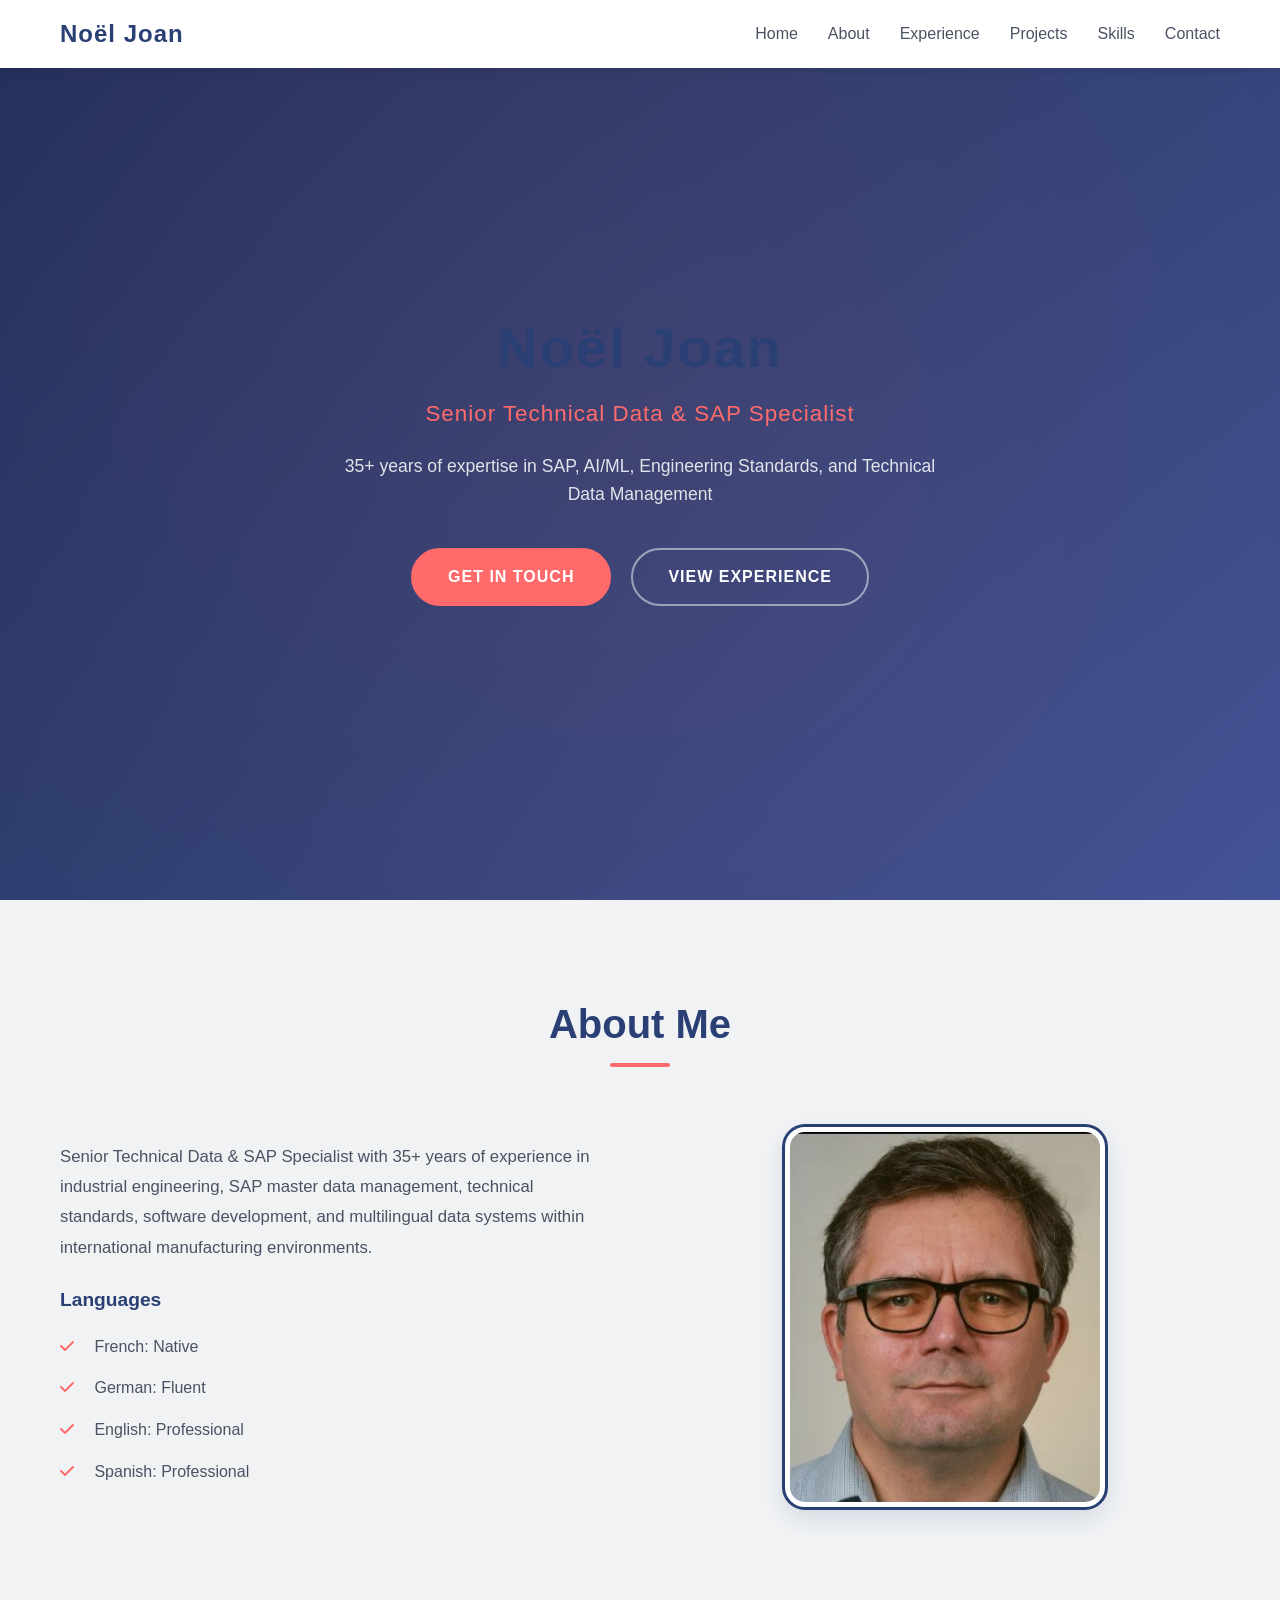
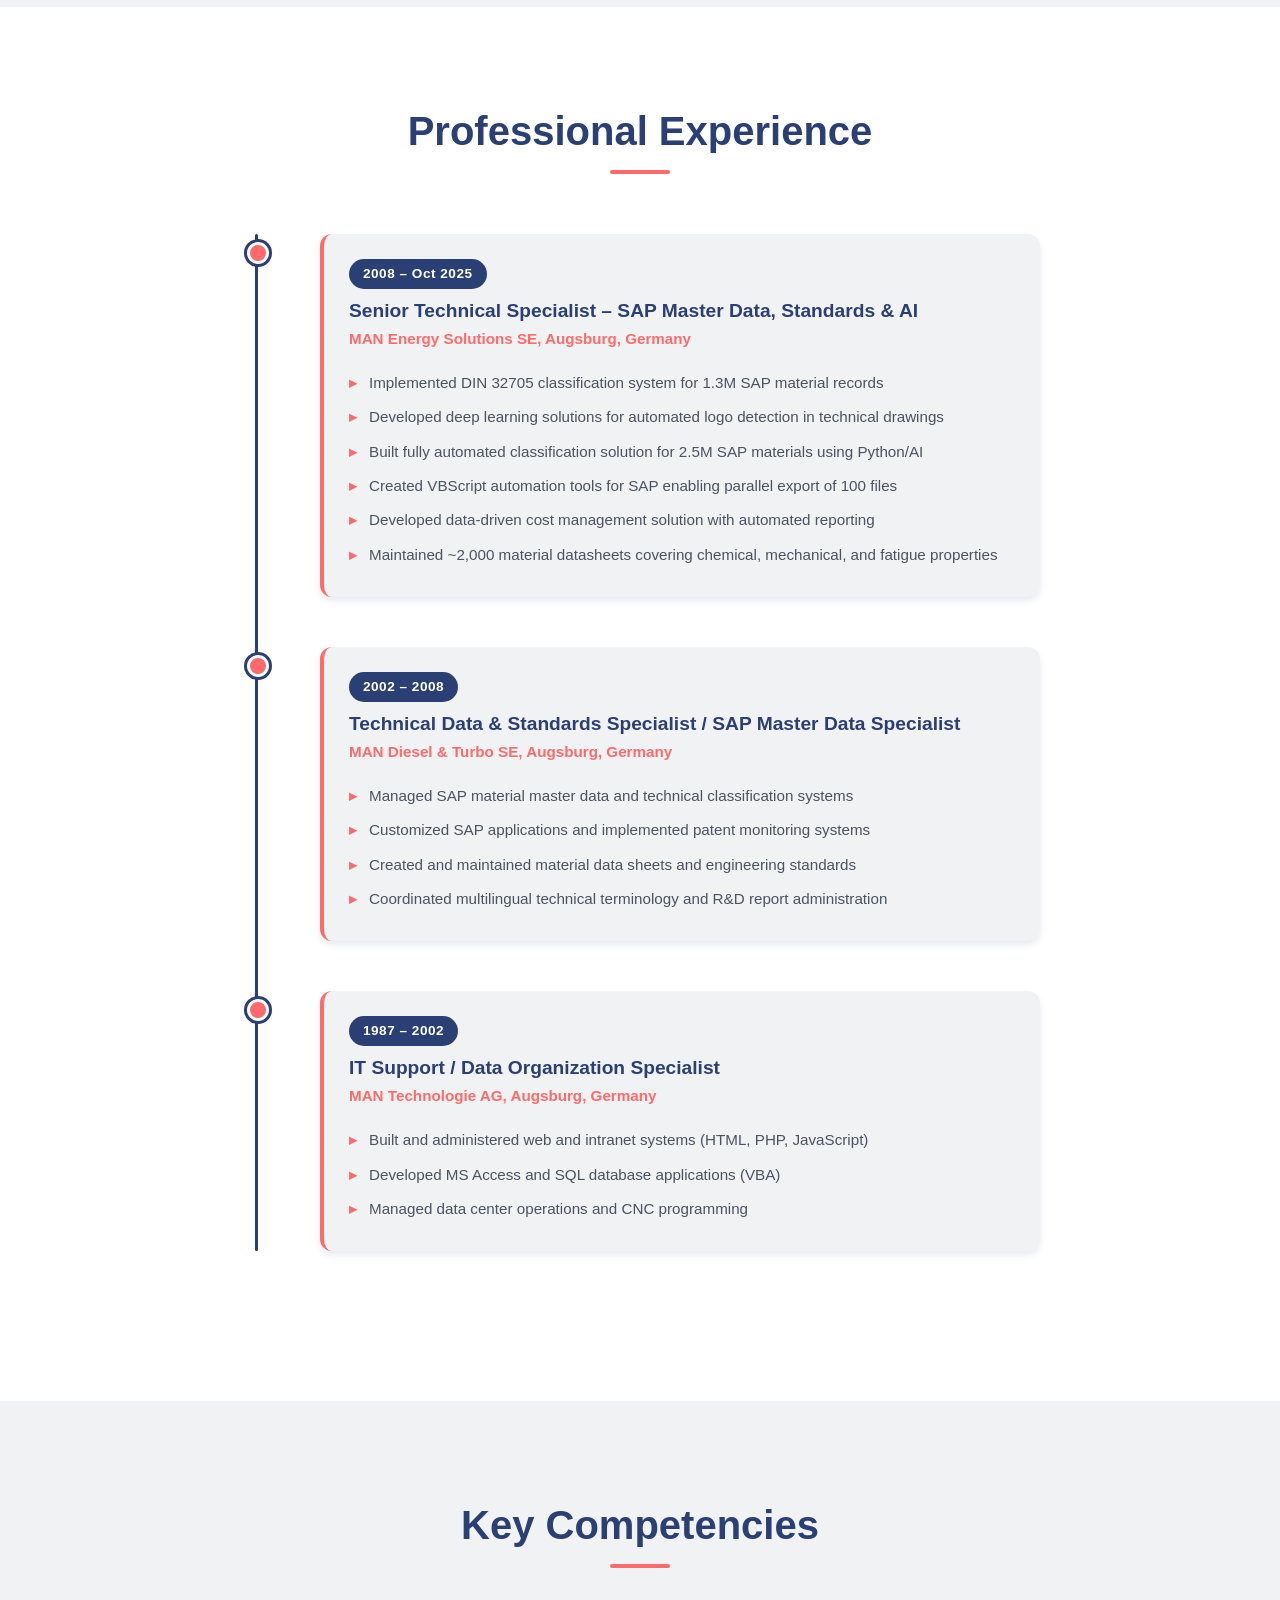
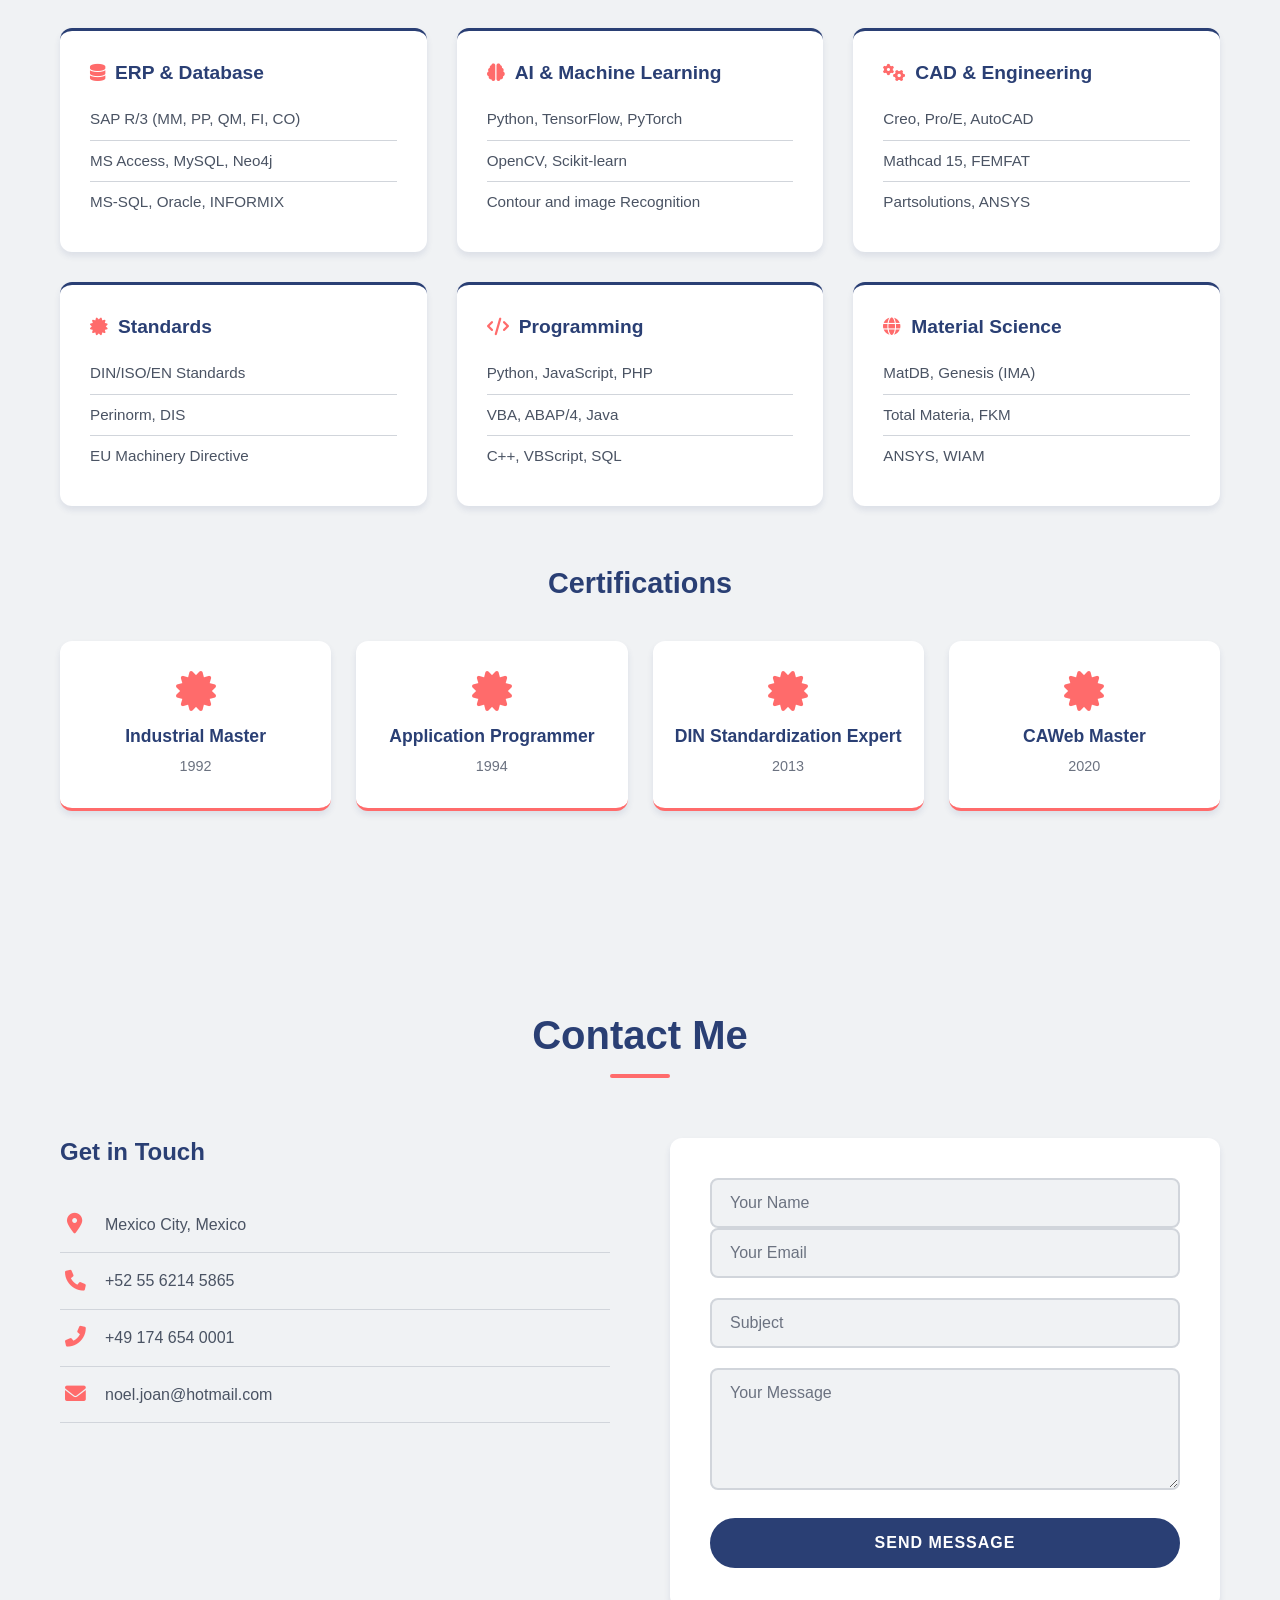
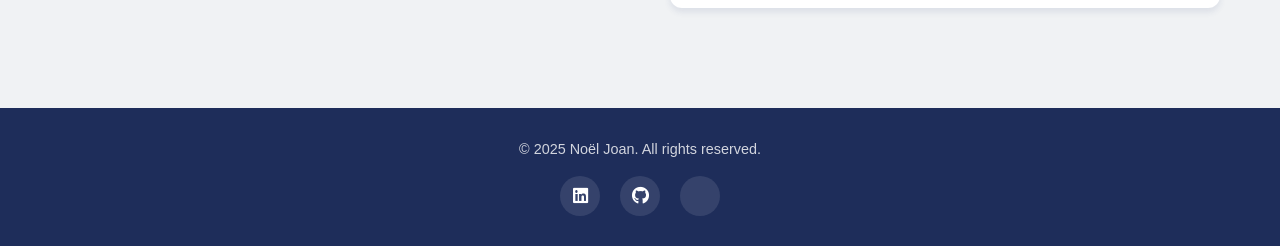
==== index.html @ bd0a7885 "Update contact form action URL" ====
<!DOCTYPE html>
<html lang="en">
<head>
    <meta charset="UTF-8">
    <meta name="viewport" content="width=device-width, initial-scale=1.0">
    <title>Noël Joan - Senior Technical Data & SAP Specialist</title>
    <link rel="stylesheet" href="styles.css">
    <link rel="stylesheet" href="https://cdnjs.cloudflare.com/ajax/libs/font-awesome/6.0.0/css/all.min.css">
</head>
<body>
    <header>
        <nav class="navbar">
            <div class="nav-container">
                <a href="#home" class="nav-logo">Noël Joan</a>
                <ul class="nav-menu">
                    <li><a href="#home" class="nav-link">Home</a></li>
                    <li><a href="#about" class="nav-link">About</a></li>
                    <li><a href="#experience" class="nav-link">Experience</a></li>
                    <li><a href="projects.html" class="nav-link">Projects</a></li>
                    <li><a href="#skills" class="nav-link">Skills</a></li>
                    <li><a href="#contact" class="nav-link">Contact</a></li>
                </ul>
                <div class="hamburger">
                    <span class="bar"></span>
                    <span class="bar"></span>
                    <span class="bar"></span>
                </div>
            </div>
        </nav>
    </header>

    <main>
        <section id="home" class="hero">
            <div class="hero-content">
                <h1 class="hero-title">Noël Joan</h1>
                <p class="hero-subtitle">Senior Technical Data & SAP Specialist</p>
                <p class="hero-description">
                    35+ years of expertise in SAP, AI/ML, Engineering Standards, and Technical Data Management
                </p>
                <div class="hero-buttons">
                    <a href="#contact" class="btn-primary">Get in Touch</a>
                    <a href="#experience" class="btn-secondary">View Experience</a>
                </div>
            </div>
        </section>

        <section id="about" class="about">
            <div class="container">
                <h2 class="section-title">About Me</h2>
                <div class="about-content">
                    <div class="about-text">
                        <p>
                            Senior Technical Data & SAP Specialist with 35+ years of experience in industrial engineering,
                            SAP master data management, technical standards, software development, and multilingual data systems
                            within international manufacturing environments.
                        </p>
                        <div class="languages">
                            <h3>Languages</h3>
                            <ul>
                                <li><i class="fas fa-check"></i> French: Native</li>
                                <li><i class="fas fa-check"></i> German: Fluent</li>
                                <li><i class="fas fa-check"></i> English: Professional</li>
                                <li><i class="fas fa-check"></i> Spanish: Professional</li>
                            </ul>
                        </div>
                    </div>
                    <div class="about-image">
                        <img src="IMG_7837.jpg" alt="Noël Joan" class="profile-photo">
                    </div>
                </div>
            </div>
        </section>

        <section id="experience" class="experience">
            <div class="container">
                <h2 class="section-title">Professional Experience</h2>
                <div class="timeline">
                    <div class="timeline-item">
                        <div class="timeline-content">
                            <span class="timeline-date">2008 – Oct 2025</span>
                            <h3>Senior Technical Specialist – SAP Master Data, Standards & AI</h3>
                            <p class="company">MAN Energy Solutions SE, Augsburg, Germany</p>
                            <ul>
                                <li>Implemented DIN 32705 classification system for 1.3M SAP material records</li>
                                <li>Developed deep learning solutions for automated logo detection in technical drawings</li>
                                <li>Built fully automated classification solution for 2.5M SAP materials using Python/AI</li>
                                <li>Created VBScript automation tools for SAP enabling parallel export of 100 files</li>
                                <li>Developed data-driven cost management solution with automated reporting</li>
                                <li>Maintained ~2,000 material datasheets covering chemical, mechanical, and fatigue properties</li>
                            </ul>
                        </div>
                    </div>
                    <div class="timeline-item">
                        <div class="timeline-content">
                            <span class="timeline-date">2002 – 2008</span>
                            <h3>Technical Data & Standards Specialist / SAP Master Data Specialist</h3>
                            <p class="company">MAN Diesel & Turbo SE, Augsburg, Germany</p>
                            <ul>
                                <li>Managed SAP material master data and technical classification systems</li>
                                <li>Customized SAP applications and implemented patent monitoring systems</li>
                                <li>Created and maintained material data sheets and engineering standards</li>
                                <li>Coordinated multilingual technical terminology and R&D report administration</li>
                            </ul>
                        </div>
                    </div>
                    <div class="timeline-item">
                        <div class="timeline-content">
                            <span class="timeline-date">1987 – 2002</span>
                            <h3>IT Support / Data Organization Specialist</h3>
                            <p class="company">MAN Technologie AG, Augsburg, Germany</p>
                            <ul>
                                <li>Built and administered web and intranet systems (HTML, PHP, JavaScript)</li>
                                <li>Developed MS Access and SQL database applications (VBA)</li>
                                <li>Managed data center operations and CNC programming</li>
                            </ul>
                        </div>
                    </div>
                </div>
            </div>
        </section>

        <section id="skills" class="skills">
            <div class="container">
                <h2 class="section-title">Key Competencies</h2>
                <div class="skills-grid">
                    <div class="skill-category">
                        <h3><i class="fas fa-database"></i> ERP & Database</h3>
                        <ul>
                            <li>SAP R/3 (MM, PP, QM, FI, CO)</li>
                            <li>MS Access, MySQL, Neo4j</li>
                            <li>MS-SQL, Oracle, INFORMIX</li>
                        </ul>
                    </div>
                    <div class="skill-category">
                        <h3><i class="fas fa-brain"></i> AI & Machine Learning</h3>
                        <ul>
                            <li>Python, TensorFlow, PyTorch</li>
                            <li>OpenCV, Scikit-learn</li>
                            <li>Contour and image Recognition</li>
                        </ul>
                    </div>
                    <div class="skill-category">
                        <h3><i class="fas fa-cogs"></i> CAD & Engineering</h3>
                        <ul>
                            <li>Creo, Pro/E, AutoCAD</li>
                            <li>Mathcad 15, FEMFAT</li>
                            <li>Partsolutions, ANSYS</li>
                        </ul>
                    </div>
                    <div class="skill-category">
                        <h3><i class="fas fa-certificate"></i> Standards</h3>
                        <ul>
                            <li>DIN/ISO/EN Standards</li>
                            <li>Perinorm, DIS</li>
                            <li>EU Machinery Directive</li>
                        </ul>
                    </div>
                    <div class="skill-category">
                        <h3><i class="fas fa-code"></i> Programming</h3>
                        <ul>
                            <li>Python, JavaScript, PHP</li>
                            <li>VBA, ABAP/4, Java</li>
                            <li>C++, VBScript, SQL</li>
                        </ul>
                    </div>
                    <div class="skill-category">
                        <h3><i class="fas fa-globe"></i> Material Science</h3>
                        <ul>
                            <li>MatDB, Genesis (IMA)</li>
                            <li>Total Materia, FKM</li>
                            <li>ANSYS, WIAM</li>
                        </ul>
                    </div>
                </div>
                <div class="certifications">
                    <h3>Certifications</h3>
                    <div class="cert-grid">
                        <div class="cert-item">
                            <i class="fas fa-certificate"></i>
                            <h4>Industrial Master</h4>
                            <p>1992</p>
                        </div>
                        <div class="cert-item">
                            <i class="fas fa-certificate"></i>
                            <h4>Application Programmer</h4>
                            <p>1994</p>
                        </div>
                        <div class="cert-item">
                            <i class="fas fa-certificate"></i>
                            <h4>DIN Standardization Expert</h4>
                            <p>2013</p>
                        </div>
                        <div class="cert-item">
                            <i class="fas fa-certificate"></i>
                            <h4>CAWeb Master</h4>
                            <p>2020</p>
                        </div>
                    </div>
                </div>
            </div>
        </section>

        <section id="contact" class="contact">
            <div class="container">
                <h2 class="section-title">Contact Me</h2>
                <div class="contact-content">
                    <div class="contact-info">
                        <h3>Get in Touch</h3>
                        <div class="contact-item">
                            <i class="fas fa-map-marker-alt"></i>
                            <span>Mexico City, Mexico</span>
                        </div>
                        <div class="contact-item">
                            <i class="fas fa-phone"></i>
                            <span>+52 55 6214 5865</span>
                        </div>
                        <div class="contact-item">
                            <i class="fas fa-phone-alt"></i>
                            <span>+49 174 654 0001</span>
                        </div>
                        <div class="contact-item">
                            <i class="fas fa-envelope"></i>
                            <span>noel.joan@hotmail.com</span>
                        </div>
                    </div>
                    <form class="contact-form" action="https://formspree.io/f/xnjwokje" method="POST">
                        <input type="hidden" name="_subject" value="Portfolio Contact Form Submission">
                        <div class="form-group">
                            <input type="text" id="name" name="name" placeholder="Your Name" required>
                            <input type="email" id="email" name="email" placeholder="Your Email" required>
                        </div>
                        <div class="form-group">
                            <input type="text" id="subject" name="subject" placeholder="Subject" required>
                        </div>
                        <div class="form-group">
                            <textarea id="message" name="message" placeholder="Your Message" rows="5" required></textarea>
                        </div>
                        <button type="submit" class="btn-primary">Send Message</button>
                    </form>
                </div>
            </div>
        </section>
    </main>

    <footer>
        <div class="container">
            <p>&copy; 2025 Noël Joan. All rights reserved.</p>
            <div class="social-links">
                <a href="#" aria-label="LinkedIn"><i class="fab fa-linkedin"></i></a>
                <a href="#" aria-label="GitHub"><i class="fab fa-github"></i></a>
                <a href="#" aria-label="X"><i class="fab fa-x-twitter"></i></a>
            </div>
        </div>
    </footer>

    <script src="script.js"></script>
</body>
</html>
---- styles.css ----
/* ===========================
   CSS Variables & Reset
   =========================== */
:root {
    --primary: #2A3F74;
    --primary-dark: #1E2D5A;
    --primary-light: #3D5298;
    --accent: #FF6B6B;
    --accent-hover: #E55A5A;
    --white: #FFFFFF;
    --grey-light: #F0F2F4;
    --grey-medium: #D1D5DB;
    --grey-dark: #6B7280;
    --text-dark: #4A5363;
    --text-heading: #2A3F74;
    --shadow: 0 4px 6px rgba(42, 63, 116, 0.1);
    --shadow-lg: 0 10px 25px rgba(42, 63, 116, 0.15);
    --shadow-dark: 0 4px 6px rgba(0, 0, 0, 0.3);
    --shadow-lg-dark: 0 10px 25px rgba(0, 0, 0, 0.4);
    --transition: all 0.3s ease;
    --bg-body: #FFFFFF;
    --bg-section: #F0F2F4;
    --bg-card: #FFFFFF;
    --bg-nav: #FFFFFF;
    --text-body: #4A5363;
    --text-heading-color: #2A3F74;
    --border-color: #D1D5DB;
    --scrollbar-track: #F0F2F4;
    --scrollbar-thumb: #2A3F74;
    --contact-bg: #F0F2F4;
    --footer-bg: #1E2D5A;
    --timeline-line: #2A3F74;
    --timeline-dot: #FF6B6B;
    --timeline-dot-ring: #2A3F74;
}

/* Dark Mode Variables */
[data-theme="dark"] {
    --primary: #5B8DEF;
    --primary-dark: #3A6ADF;
    --primary-light: #7CB8FF;
    --accent: #FF8A8A;
    --accent-hover: #E57A7A;
    --white: #1A1A2E;
    --grey-light: #16213E;
    --grey-medium: #2A2A4A;
    --grey-dark: #A0A0B0;
    --text-dark: #C0C0D0;
    --text-heading: #E0E0F0;
    --shadow: 0 4px 6px rgba(0, 0, 0, 0.3);
    --shadow-lg: 0 10px 25px rgba(0, 0, 0, 0.4);
    --shadow-dark: 0 4px 6px rgba(0, 0, 0, 0.5);
    --shadow-lg-dark: 0 10px 25px rgba(0, 0, 0, 0.6);
    --bg-body: #0F0F1A;
    --bg-section: #16213E;
    --bg-card: #1E1E3A;
    --bg-nav: #0F0F1A;
    --text-body: #C0C0D0;
    --text-heading-color: #E0E0F0;
    --border-color: #3A3A5A;
    --scrollbar-track: #16213E;
    --scrollbar-thumb: #5B8DEF;
    --contact-bg: #1E1E3A;
    --footer-bg: #0A0A1A;
    --timeline-line: #3A6ADF;
    --timeline-dot: #FF8A8A;
    --timeline-dot-ring: #5B8DEF;
}

* {
    margin: 0;
    padding: 0;
    box-sizing: border-box;
}

html {
    scroll-behavior: smooth;
}

body {
    font-family: 'Roboto', sans-serif;
    color: var(--text-body);
    line-height: 1.6;
    background-color: var(--bg-body);
    transition: background-color 0.3s ease, color 0.3s ease;
}

a {
    text-decoration: none;
    color: inherit;
}

ul {
    list-style: none;
}

img {
    max-width: 100%;
    height: auto;
}

.container {
    max-width: 1200px;
    margin: 0 auto;
    padding: 0 20px;
}

/* ===========================
   Typography
   =========================== */
h1, h2, h3, h4, h5, h6 {
    color: var(--text-heading-color);
    font-weight: 700;
    line-height: 1.2;
}

.section-title {
    font-size: 2.5rem;
    text-align: center;
    margin-bottom: 60px;
    position: relative;
}

.section-title::after {
    content: '';
    display: block;
    width: 60px;
    height: 4px;
    background: var(--accent);
    margin: 15px auto 0;
    border-radius: 2px;
}

/* ===========================
   Navigation
   =========================== */
.navbar {
    position: fixed;
    top: 0;
    width: 100%;
    background: var(--bg-nav);
    box-shadow: 0 2px 10px rgba(0, 0, 0, 0.1);
    z-index: 1000;
    transition: var(--transition);
}

.nav-container {
    max-width: 1200px;
    margin: 0 auto;
    padding: 15px 20px;
    display: flex;
    justify-content: space-between;
    align-items: center;
}

.nav-logo {
    font-size: 1.5rem;
    font-weight: 700;
    color: var(--primary);
    letter-spacing: 1px;
}

.nav-logo:hover {
    color: var(--accent);
    transition: var(--transition);
}

.nav-menu {
    display: flex;
    gap: 30px;
}

.nav-link {
    font-size: 1rem;
    font-weight: 500;
    color: var(--text-body);
    position: relative;
    padding: 5px 0;
    transition: var(--transition);
}

.nav-link::after {
    content: '';
    position: absolute;
    bottom: 0;
    left: 0;
    width: 0;
    height: 2px;
    background: var(--accent);
    transition: var(--transition);
}

.nav-link:hover,
.nav-link.active {
    color: var(--primary);
}

.nav-link:hover::after,
.nav-link.active::after {
    width: 100%;
}

/* Theme Toggle Button */
.theme-toggle {
    background: none;
    border: none;
    cursor: pointer;
    font-size: 1.5rem;
    color: var(--text-body);
    margin-left: 15px;
    padding: 5px;
    border-radius: 50%;
    transition: var(--transition);
    display: flex;
    align-items: center;
    justify-content: center;
    width: 40px;
    height: 40px;
}

.theme-toggle:hover {
    color: var(--accent);
    background: rgba(255, 107, 107, 0.1);
}

.hamburger {
    display: none;
    flex-direction: column;
    cursor: pointer;
    gap: 5px;
}

.bar {
    width: 25px;
    height: 3px;
    background: var(--text-body);
    border-radius: 2px;
    transition: var(--transition);
}

.hamburger.active .bar:nth-child(1) {
    transform: rotate(-45deg) translate(-5px, 6px);
}

.hamburger.active .bar:nth-child(2) {
    opacity: 0;
}

.hamburger.active .bar:nth-child(3) {
    transform: rotate(45deg) translate(-5px, -6px);
}

/* ===========================
   Hero Section
   =========================== */
.hero {
    min-height: 100vh;
    display: flex;
    align-items: center;
    justify-content: center;
    background: linear-gradient(135deg, var(--primary-dark) 0%, var(--primary) 50%, var(--primary-light) 100%);
    color: var(--white);
    text-align: center;
    padding: 100px 20px 80px;
    position: relative;
    overflow: hidden;
}

.hero::before {
    content: '';
    position: absolute;
    top: -50%;
    left: -50%;
    width: 200%;
    height: 200%;
    background: radial-gradient(circle, rgba(255, 107, 107, 0.1) 0%, transparent 70%);
    animation: pulse 8s ease-in-out infinite;
}

@keyframes pulse {
    0%, 100% { transform: scale(1); opacity: 0.5; }
    50% { transform: scale(1.1); opacity: 0.8; }
}

.hero-content {
    position: relative;
    z-index: 1;
    max-width: 800px;
}

.hero-title {
    font-size: 3.5rem;
    font-weight: 800;
    margin-bottom: 15px;
    letter-spacing: 2px;
}

.typing-container {
    display: inline-block;
    position: relative;
}

.typing-text {
    display: inline;
    border-right: 3px solid var(--accent);
    white-space: nowrap;
    overflow: hidden;
    animation: typing 3.5s steps(40, end), blink-caret 0.75s step-end infinite;
}

@keyframes typing {
    from { width: 0; }
    to { width: 100%; }
}

@keyframes blink-caret {
    from, to { border-color: transparent; }
    50% { border-color: var(--accent); }
}

.hero-subtitle {
    font-size: 1.4rem;
    font-weight: 400;
    color: var(--accent);
    margin-bottom: 20px;
    letter-spacing: 1px;
}

.hero-description {
    font-size: 1.1rem;
    color: rgba(255, 255, 255, 0.85);
    margin-bottom: 40px;
    max-width: 600px;
    margin-left: auto;
    margin-right: auto;
}

.hero-buttons {
    display: flex;
    gap: 20px;
    justify-content: center;
    flex-wrap: wrap;
}

.btn-primary {
    display: inline-block;
    padding: 14px 35px;
    background: var(--accent);
    color: var(--white);
    border: 2px solid var(--accent);
    border-radius: 50px;
    font-size: 1rem;
    font-weight: 600;
    letter-spacing: 1px;
    text-transform: uppercase;
    transition: var(--transition);
    cursor: pointer;
}

.btn-primary:hover {
    background: transparent;
    color: var(--accent);
    transform: translateY(-3px);
    box-shadow: 0 10px 20px rgba(255, 107, 107, 0.3);
}

.btn-secondary {
    display: inline-block;
    padding: 14px 35px;
    background: transparent;
    color: var(--white);
    border: 2px solid rgba(255, 255, 255, 0.5);
    border-radius: 50px;
    font-size: 1rem;
    font-weight: 600;
    letter-spacing: 1px;
    text-transform: uppercase;
    transition: var(--transition);
    cursor: pointer;
}

.btn-secondary:hover {
    background: var(--white);
    color: var(--primary);
    border-color: var(--white);
    transform: translateY(-3px);
    box-shadow: 0 10px 20px rgba(255, 255, 255, 0.2);
}

/* ===========================
   About Section
   =========================== */
.about {
    padding: 100px 0;
    background: var(--bg-section);
}

.about-content {
    display: grid;
    grid-template-columns: 1fr 1fr;
    gap: 60px;
    align-items: center;
}

.about-text p {
    font-size: 1.05rem;
    margin-bottom: 25px;
    color: var(--text-body);
    line-height: 1.8;
}

.languages h3 {
    font-size: 1.2rem;
    color: var(--primary);
    margin-bottom: 15px;
}

.languages ul li {
    padding: 8px 0;
    font-size: 1rem;
    color: var(--text-body);
}

.languages ul li i {
    color: var(--accent);
    margin-right: 10px;
    width: 20px;
}

.about-image {
    display: flex;
    justify-content: center;
    align-items: center;
}

.image-placeholder {
    width: 300px;
    height: 300px;
    border-radius: 50%;
    background: linear-gradient(135deg, var(--primary), var(--primary-light));
    display: flex;
    align-items: center;
    justify-content: center;
    color: var(--white);
    box-shadow: var(--shadow-lg);
    transition: var(--transition);
}

.image-placeholder:hover {
    transform: scale(1.05);
    box-shadow: 0 15px 40px rgba(42, 63, 116, 0.3);
}

.image-placeholder i {
    font-size: 5rem;
}

.profile-photo {
    width: 320px;
    height: 380px;
    border-radius: 20px;
    object-fit: cover;
    object-position: center 0%;
    box-shadow: var(--shadow-lg);
    border: 5px solid var(--white);
    outline: 3px solid var(--primary);
    transition: var(--transition);
}

.profile-photo:hover {
    transform: scale(1.05);
    box-shadow: 0 15px 40px rgba(42, 63, 116, 0.3);
}

/* ===========================
   Experience Section
   =========================== */
.experience {
    padding: 100px 0;
    background: var(--bg-body);
}

.timeline {
    position: relative;
    max-width: 800px;
    margin: 0 auto;
    padding-left: 40px;
}

.timeline::before {
    content: '';
    position: absolute;
    left: 15px;
    top: 0;
    bottom: 0;
    width: 3px;
    background: var(--timeline-line);
    border-radius: 2px;
}

.timeline-item {
    position: relative;
    margin-bottom: 50px;
    padding-left: 40px;
}

.timeline-item::before {
    content: '';
    position: absolute;
    left: -33px;
    top: 8px;
    width: 16px;
    height: 16px;
    background: var(--timeline-dot);
    border-radius: 50%;
    border: 3px solid var(--white);
    box-shadow: 0 0 0 3px var(--timeline-dot-ring);
    z-index: 1;
}

.timeline-content {
    background: var(--bg-section);
    padding: 25px;
    border-radius: 12px;
    box-shadow: var(--shadow);
    transition: var(--transition);
    border-left: 4px solid var(--accent);
}

.timeline-content:hover {
    transform: translateX(10px);
    box-shadow: var(--shadow-lg);
}

.timeline-date {
    display: inline-block;
    background: var(--primary);
    color: var(--white);
    padding: 4px 14px;
    border-radius: 20px;
    font-size: 0.85rem;
    font-weight: 600;
    margin-bottom: 10px;
    letter-spacing: 0.5px;
}

.timeline-content h3 {
    font-size: 1.2rem;
    margin-bottom: 5px;
    color: var(--primary);
}

.company {
    color: var(--accent);
    font-weight: 600;
    margin-bottom: 15px;
    font-size: 0.95rem;
}

.timeline-content ul {
    padding-left: 20px;
}

.timeline-content ul li {
    position: relative;
    padding: 5px 0;
    font-size: 0.95rem;
    color: var(--text-body);
    line-height: 1.6;
}

.timeline-content ul li::before {
    content: '▸';
    position: absolute;
    left: -20px;
    color: var(--accent);
    font-weight: bold;
}

/* ===========================
   Skills Section
   =========================== */
.skills {
    padding: 100px 0;
    background: var(--bg-section);
}

.skills-grid {
    display: grid;
    grid-template-columns: repeat(auto-fit, minmax(300px, 1fr));
    gap: 30px;
    margin-bottom: 60px;
}

.skill-category {
    background: var(--bg-card);
    padding: 30px;
    border-radius: 12px;
    box-shadow: var(--shadow);
    transition: var(--transition);
    border-top: 3px solid var(--primary);
}

.skill-category:hover {
    transform: translateY(-5px);
    box-shadow: var(--shadow-lg);
}

.skill-category h3 {
    font-size: 1.2rem;
    color: var(--primary);
    margin-bottom: 15px;
    display: flex;
    align-items: center;
    gap: 10px;
}

.skill-category h3 i {
    color: var(--accent);
    font-size: 1.1rem;
}

.skill-category ul {
    padding: 0;
}

.skill-category ul li {
    padding: 8px 0;
    font-size: 0.95rem;
    color: var(--text-body);
    border-bottom: 1px solid var(--border-color);
    transition: var(--transition);
}

.skill-category ul li:last-child {
    border-bottom: none;
}

.skill-category ul li:hover {
    color: var(--primary);
    padding-left: 5px;
}

/* Certifications */
.certifications {
    text-align: center;
}

.certifications h3 {
    font-size: 1.8rem;
    color: var(--primary);
    margin-bottom: 40px;
}

.cert-grid {
    display: grid;
    grid-template-columns: repeat(auto-fit, minmax(220px, 1fr));
    gap: 25px;
}

.cert-item {
    background: var(--bg-card);
    padding: 30px 20px;
    border-radius: 12px;
    box-shadow: var(--shadow);
    transition: var(--transition);
    border-bottom: 3px solid var(--accent);
}

.cert-item:hover {
    transform: translateY(-5px);
    box-shadow: var(--shadow-lg);
}

.cert-item i {
    font-size: 2.5rem;
    color: var(--accent);
    margin-bottom: 15px;
}

.cert-item h4 {
    font-size: 1.1rem;
    color: var(--primary);
    margin-bottom: 8px;
}

.cert-item p {
    color: var(--grey-dark);
    font-size: 0.9rem;
}

/* ===========================
   Projects Section
   =========================== */
.projects {
    padding: 100px 0;
    background: var(--bg-body);
}

.project-grid {
    display: grid;
    grid-template-columns: repeat(auto-fit, minmax(350px, 1fr));
    gap: 30px;
    margin-bottom: 50px;
}

.project-card {
    background: var(--bg-section);
    padding: 30px;
    border-radius: 15px;
    box-shadow: var(--shadow);
    transition: var(--transition);
    border-left: 4px solid var(--primary);
    position: relative;
    overflow: hidden;
}

.project-card::before {
    content: '';
    position: absolute;
    top: 0;
    right: 0;
    width: 100px;
    height: 100px;
    background: rgba(255, 107, 107, 0.05);
    border-radius: 50%;
    transform: translate(30px, -30px);
}

.project-card:hover {
    transform: translateY(-8px);
    box-shadow: var(--shadow-lg);
    background: var(--bg-card);
}

.project-icon {
    width: 60px;
    height: 60px;
    background: var(--primary);
    border-radius: 50%;
    display: flex;
    align-items: center;
    justify-content: center;
    margin-bottom: 20px;
    color: var(--white);
    font-size: 1.5rem;
    box-shadow: 0 5px 15px rgba(42, 63, 116, 0.3);
}

.project-card h3 {
    font-size: 1.3rem;
    color: var(--primary);
    margin-bottom: 10px;
}

.project-card p {
    color: var(--accent);
    font-weight: 600;
    margin-bottom: 15px;
    font-size: 0.95rem;
}

.project-card ul {
    padding-left: 20px;
    margin-bottom: 0;
}

.project-card ul li {
    padding: 6px 0;
    font-size: 0.9rem;
    color: var(--text-body);
    line-height: 1.5;
}

.project-card ul li::before {
    content: '▸';
    color: var(--accent);
    font-weight: bold;
}

/* ===========================
   Contact Section
   =========================== */
.contact {
    padding: 100px 0;
    background: var(--bg-section);
}

.contact-content {
    display: grid;
    grid-template-columns: 1fr 1fr;
    gap: 60px;
    align-items: start;
}

.contact-info h3 {
    font-size: 1.5rem;
    color: var(--primary);
    margin-bottom: 30px;
}

.contact-item {
    display: flex;
    align-items: center;
    gap: 15px;
    padding: 15px 0;
    border-bottom: 1px solid var(--border-color);
}

.contact-item i {
    font-size: 1.3rem;
    color: var(--accent);
    width: 30px;
    text-align: center;
}

.contact-item span {
    font-size: 1rem;
    color: var(--text-body);
}

.contact-form {
    background: var(--bg-card);
    padding: 40px;
    border-radius: 12px;
    box-shadow: var(--shadow);
}

.form-group {
    margin-bottom: 20px;
}

.form-group input,
.form-group textarea {
    width: 100%;
    padding: 14px 18px;
    border: 2px solid var(--border-color);
    border-radius: 8px;
    font-size: 1rem;
    font-family: 'Roboto', sans-serif;
    color: var(--text-body);
    background: var(--bg-section);
    transition: var(--transition);
}

.form-group input:focus,
.form-group textarea:focus {
    outline: none;
    border-color: var(--primary);
    box-shadow: 0 0 0 3px rgba(42, 63, 116, 0.1);
}

.form-group input::placeholder,
.form-group textarea::placeholder {
    color: var(--grey-dark);
}

.form-row {
    display: grid;
    grid-template-columns: 1fr 1fr;
    gap: 20px;
}

.contact-form button {
    width: 100%;
    padding: 14px;
    background: var(--primary);
    color: var(--white);
    border: 2px solid var(--primary);
    border-radius: 50px;
    font-size: 1rem;
    font-weight: 600;
    letter-spacing: 1px;
    text-transform: uppercase;
    cursor: pointer;
    transition: var(--transition);
}

.contact-form button:hover {
    background: var(--accent);
    border-color: var(--accent);
    transform: translateY(-2px);
    box-shadow: 0 5px 15px rgba(255, 107, 107, 0.3);
}

/* ===========================
   Footer
   =========================== */
footer {
    background: var(--footer-bg);
    color: var(--white);
    padding: 30px 0;
    text-align: center;
}

footer p {
    margin-bottom: 15px;
    font-size: 0.9rem;
    opacity: 0.8;
}

.social-links {
    display: flex;
    justify-content: center;
    gap: 20px;
}

.social-links a {
    width: 40px;
    height: 40px;
    border-radius: 50%;
    background: rgba(255, 255, 255, 0.1);
    display: flex;
    align-items: center;
    justify-content: center;
    color: var(--white);
    font-size: 1.1rem;
    transition: var(--transition);
}

.social-links a:hover {
    background: var(--accent);
    transform: translateY(-3px);
    box-shadow: 0 5px 15px rgba(255, 107, 107, 0.3);
}

/* ===========================
   Responsive Design
   =========================== */
@media (max-width: 768px) {
    .section-title {
        font-size: 2rem;
    }

    .hero-title {
        font-size: 2.2rem;
    }

    .hero-subtitle {
        font-size: 1.1rem;
    }

    .hero-buttons {
        flex-direction: column;
        align-items: center;
    }

    .nav-menu {
        display: none;
        position: absolute;
        top: 100%;
        left: 0;
        width: 100%;
        background: var(--bg-nav);
        flex-direction: column;
        padding: 20px;
        box-shadow: 0 10px 20px rgba(0, 0, 0, 0.1);
        text-align: center;
    }

    .nav-menu.active {
        display: flex;
    }

    .hamburger {
        display: flex;
    }

    .about-content {
        grid-template-columns: 1fr;
        gap: 40px;
    }

    .image-placeholder {
        width: 200px;
        height: 200px;
    }

    .image-placeholder i {
        font-size: 3.5rem;
    }

    .timeline {
        padding-left: 30px;
    }

    .contact-content {
        grid-template-columns: 1fr;
    }

    .form-row {
        grid-template-columns: 1fr;
    }

    .contact-form {
        padding: 25px;
    }
}

@media (max-width: 480px) {
    .hero-title {
        font-size: 1.8rem;
    }

    .hero-subtitle {
        font-size: 1rem;
    }

    .section-title {
        font-size: 1.7rem;
    }

    .skills-grid {
        grid-template-columns: 1fr;
    }

    .cert-grid {
        grid-template-columns: 1fr 1fr;
    }
}

/* ===========================
   Scroll Animations
   =========================== */
.fade-in {
    opacity: 0;
    transform: translateY(30px);
    transition: opacity 0.6s ease, transform 0.6s ease;
}

.fade-in.visible {
    opacity: 1;
    transform: translateY(0);
}

/* ===========================
   Scrollbar Styling
   =========================== */
::-webkit-scrollbar {
    width: 10px;
}

::-webkit-scrollbar-track {
    background: var(--scrollbar-track);
}

::-webkit-scrollbar-thumb {
    background: var(--scrollbar-thumb);
    border-radius: 5px;
}

::-webkit-scrollbar-thumb:hover {
    background: var(--accent);
}

/* ===========================
   Back to Top Button
   =========================== */
.back-to-top {
    position: fixed;
    bottom: 20px;
    right: 20px;
    background: var(--primary);
    color: var(--white);
    border: none;
    width: 50px;
    height: 50px;
    border-radius: 50%;
    font-size: 1.2rem;
    cursor: pointer;
    display: none;
    align-items: center;
    justify-content: center;
    box-shadow: 0 4px 15px rgba(42, 63, 116, 0.4);
    transition: var(--transition);
    z-index: 999;
}

.back-to-top:hover {
    background: var(--accent);
    transform: translateY(-3px);
}

.back-to-top.visible {
    display: flex;
}

/* ===========================
   Notification Toast
   =========================== */
.toast {
    position: fixed;
    bottom: 30px;
    left: 50%;
    transform: translateX(-50%) translateY(100px);
    background: var(--primary);
    color: var(--white);
    padding: 15px 30px;
    border-radius: 10px;
    font-size: 1rem;
    font-weight: 500;
    box-shadow: 0 10px 30px rgba(0, 0, 0, 0.3);
    z-index: 10000;
    opacity: 0;
    transition: all 0.4s ease;
    pointer-events: none;
}

.toast.show {
    opacity: 1;
    transform: translateX(-50%) translateY(0);
}

.toast.success {
    background: #28a745;
}

.toast.error {
    background: #dc3545;
}
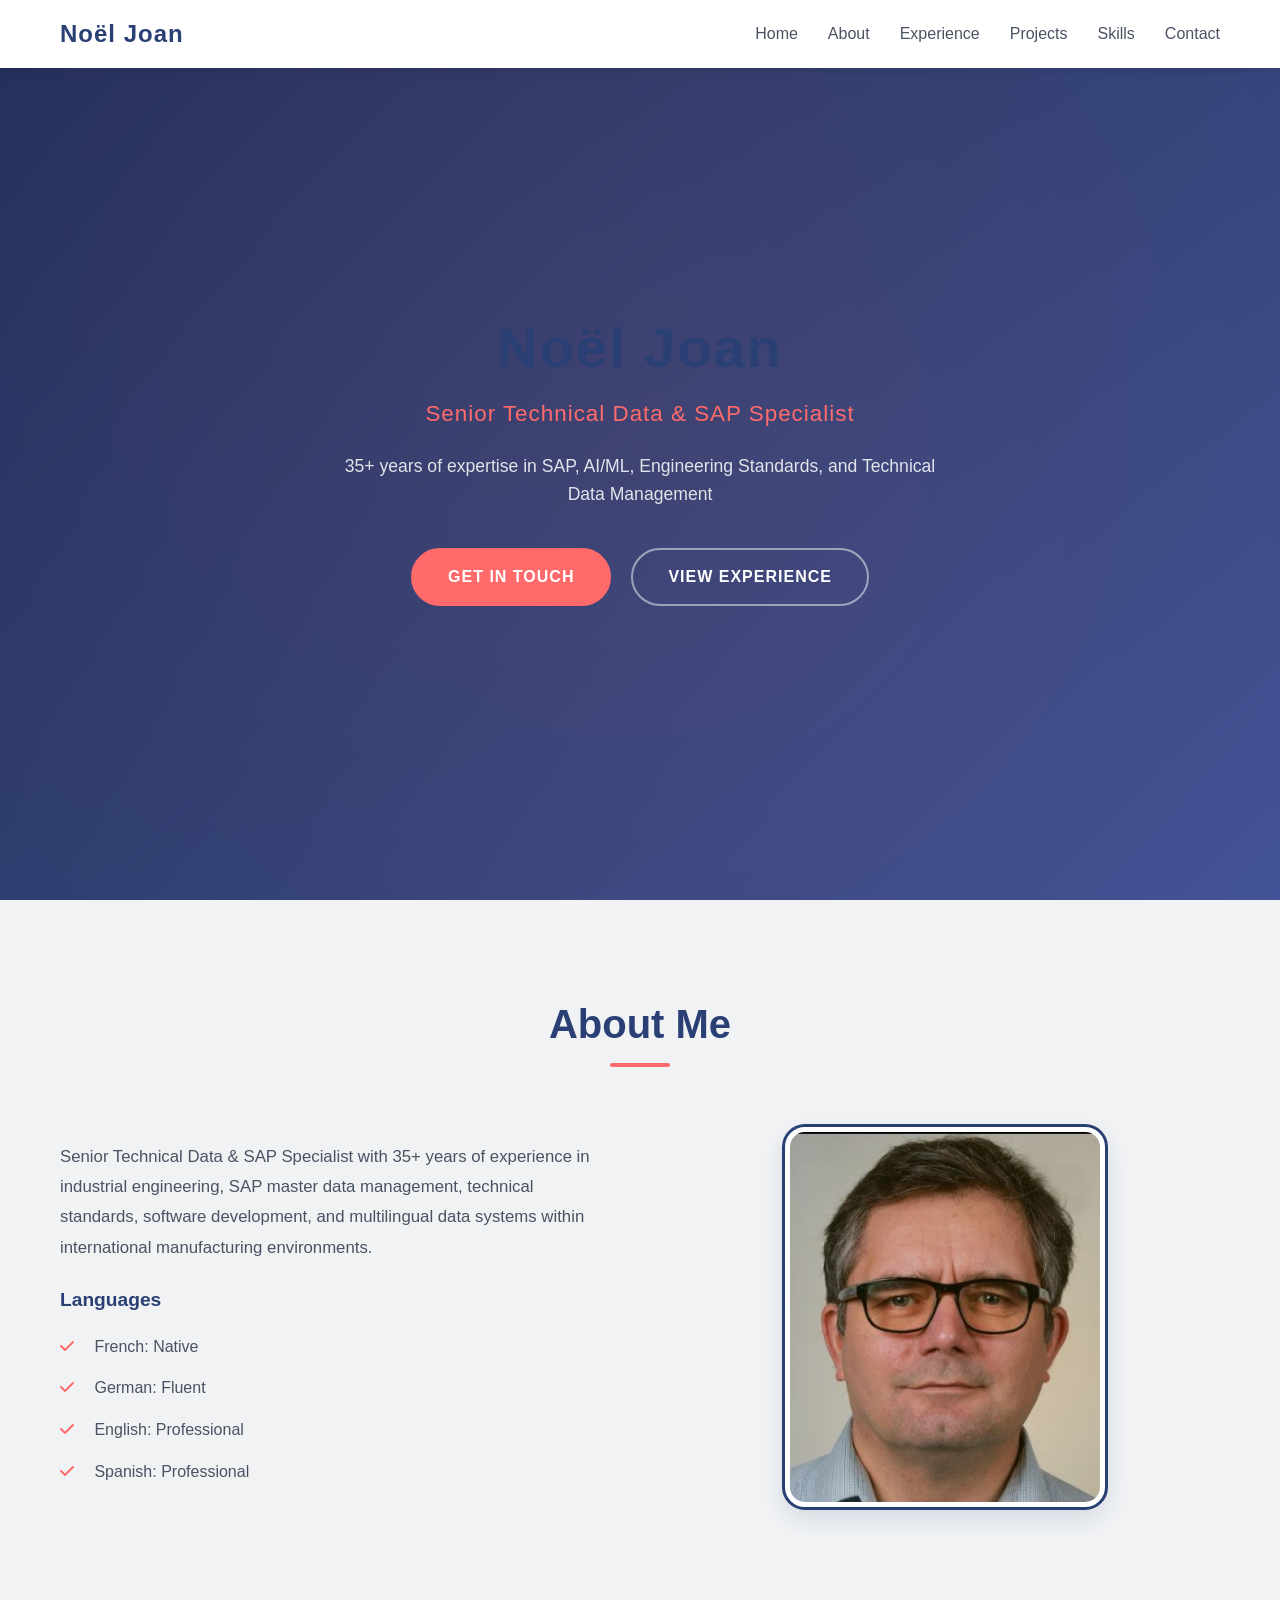
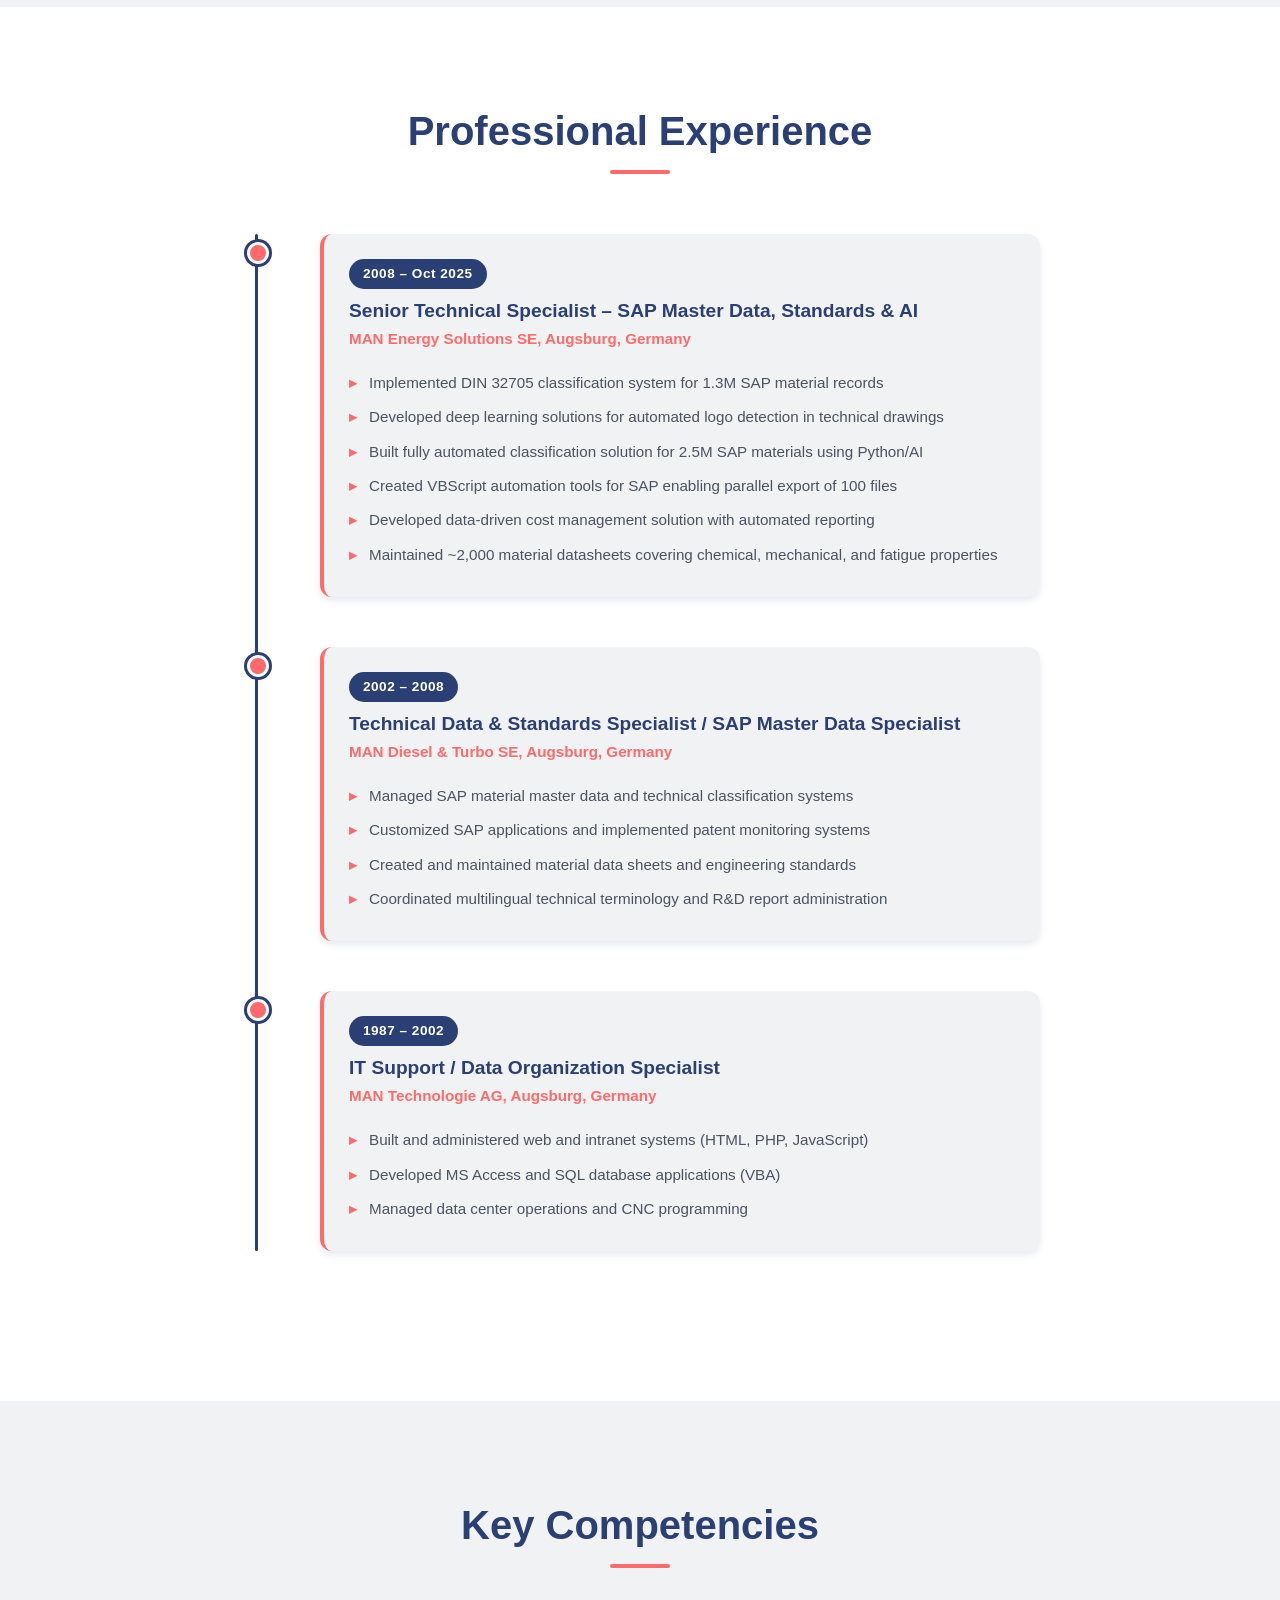
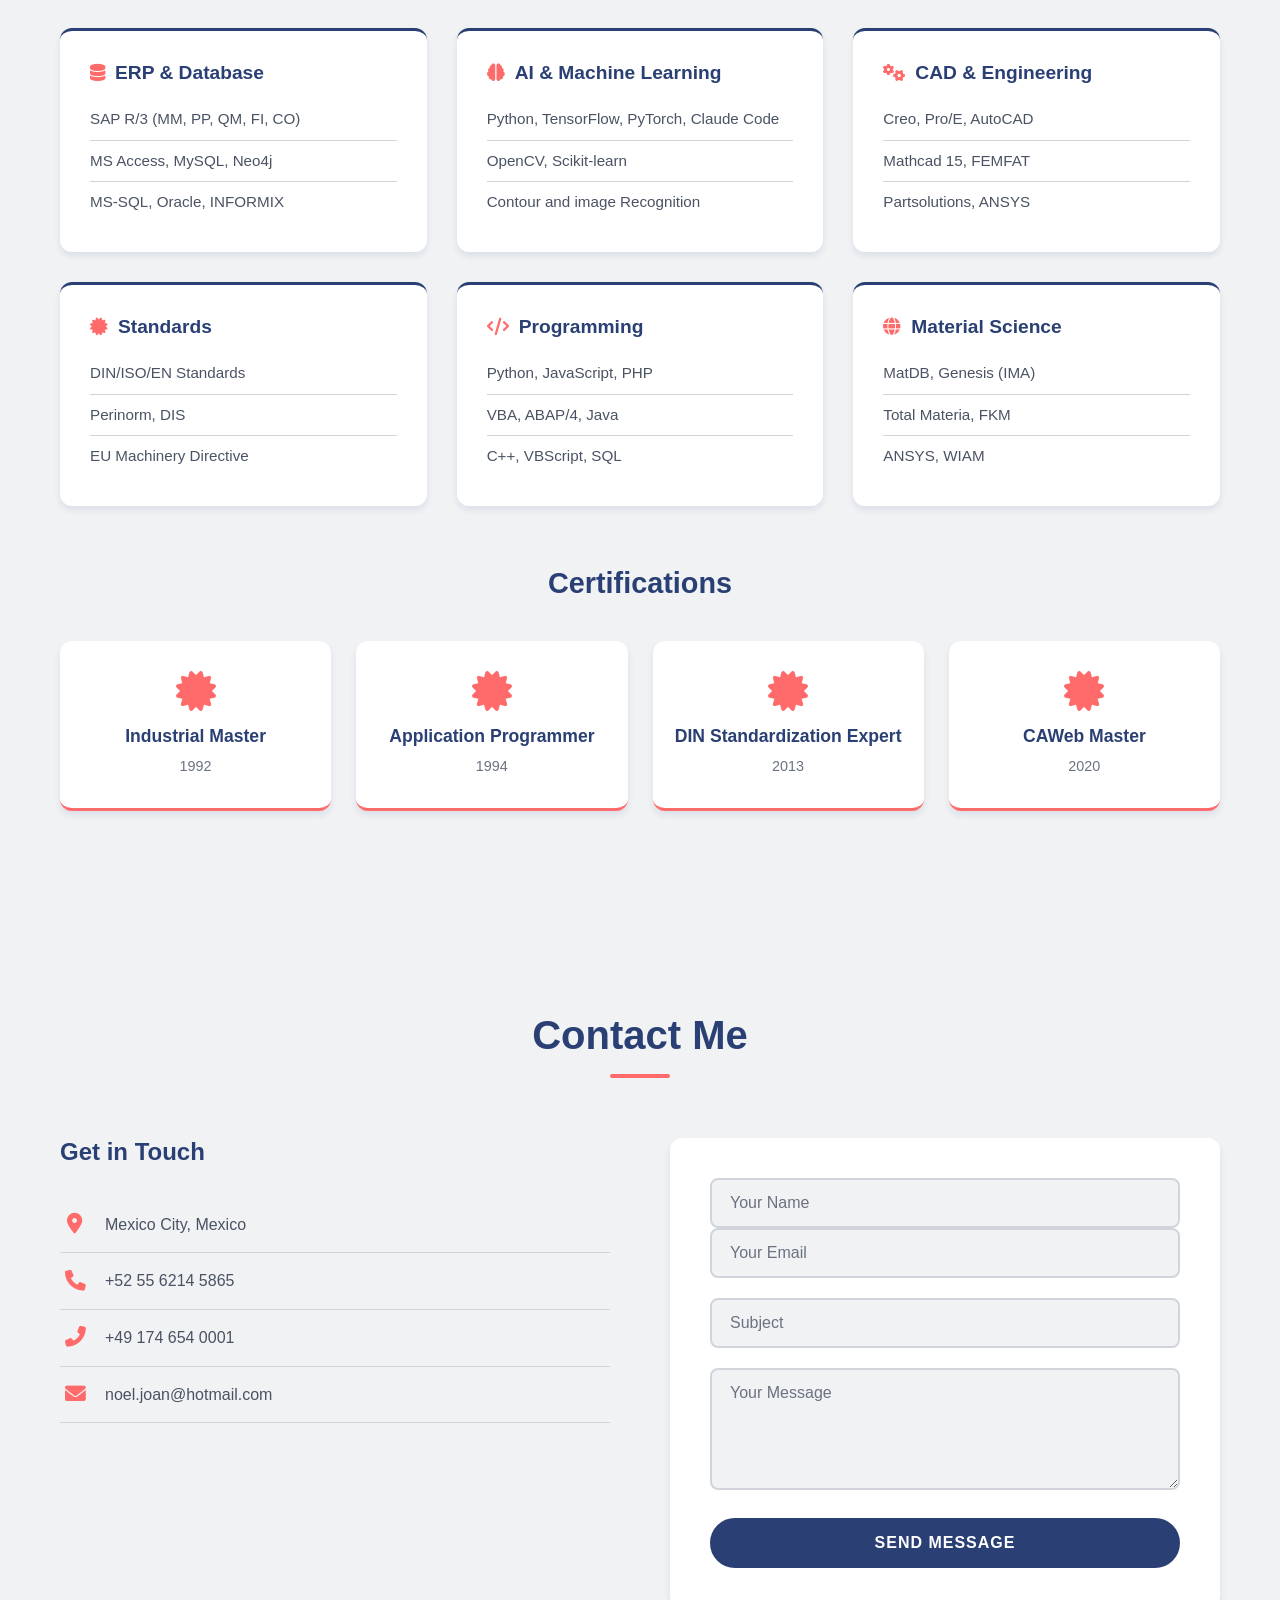
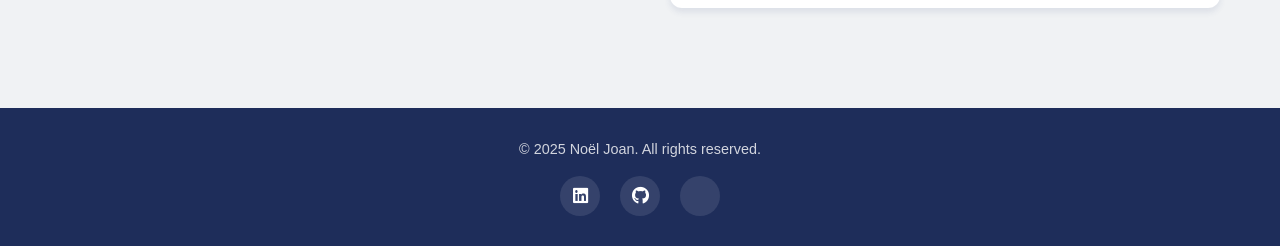
==== commit a915e3cf: "Add Claude Code to AI skills list" ====
--- a/index.html
+++ b/index.html
@@ -134,7 +134,7 @@
                     <div class="skill-category">
                         <h3><i class="fas fa-brain"></i> AI & Machine Learning</h3>
                         <ul>
-                            <li>Python, TensorFlow, PyTorch</li>
+                            <li>Python, TensorFlow, PyTorch, Claude Code</li>
                             <li>OpenCV, Scikit-learn</li>
                             <li>Contour and image Recognition</li>
                         </ul>
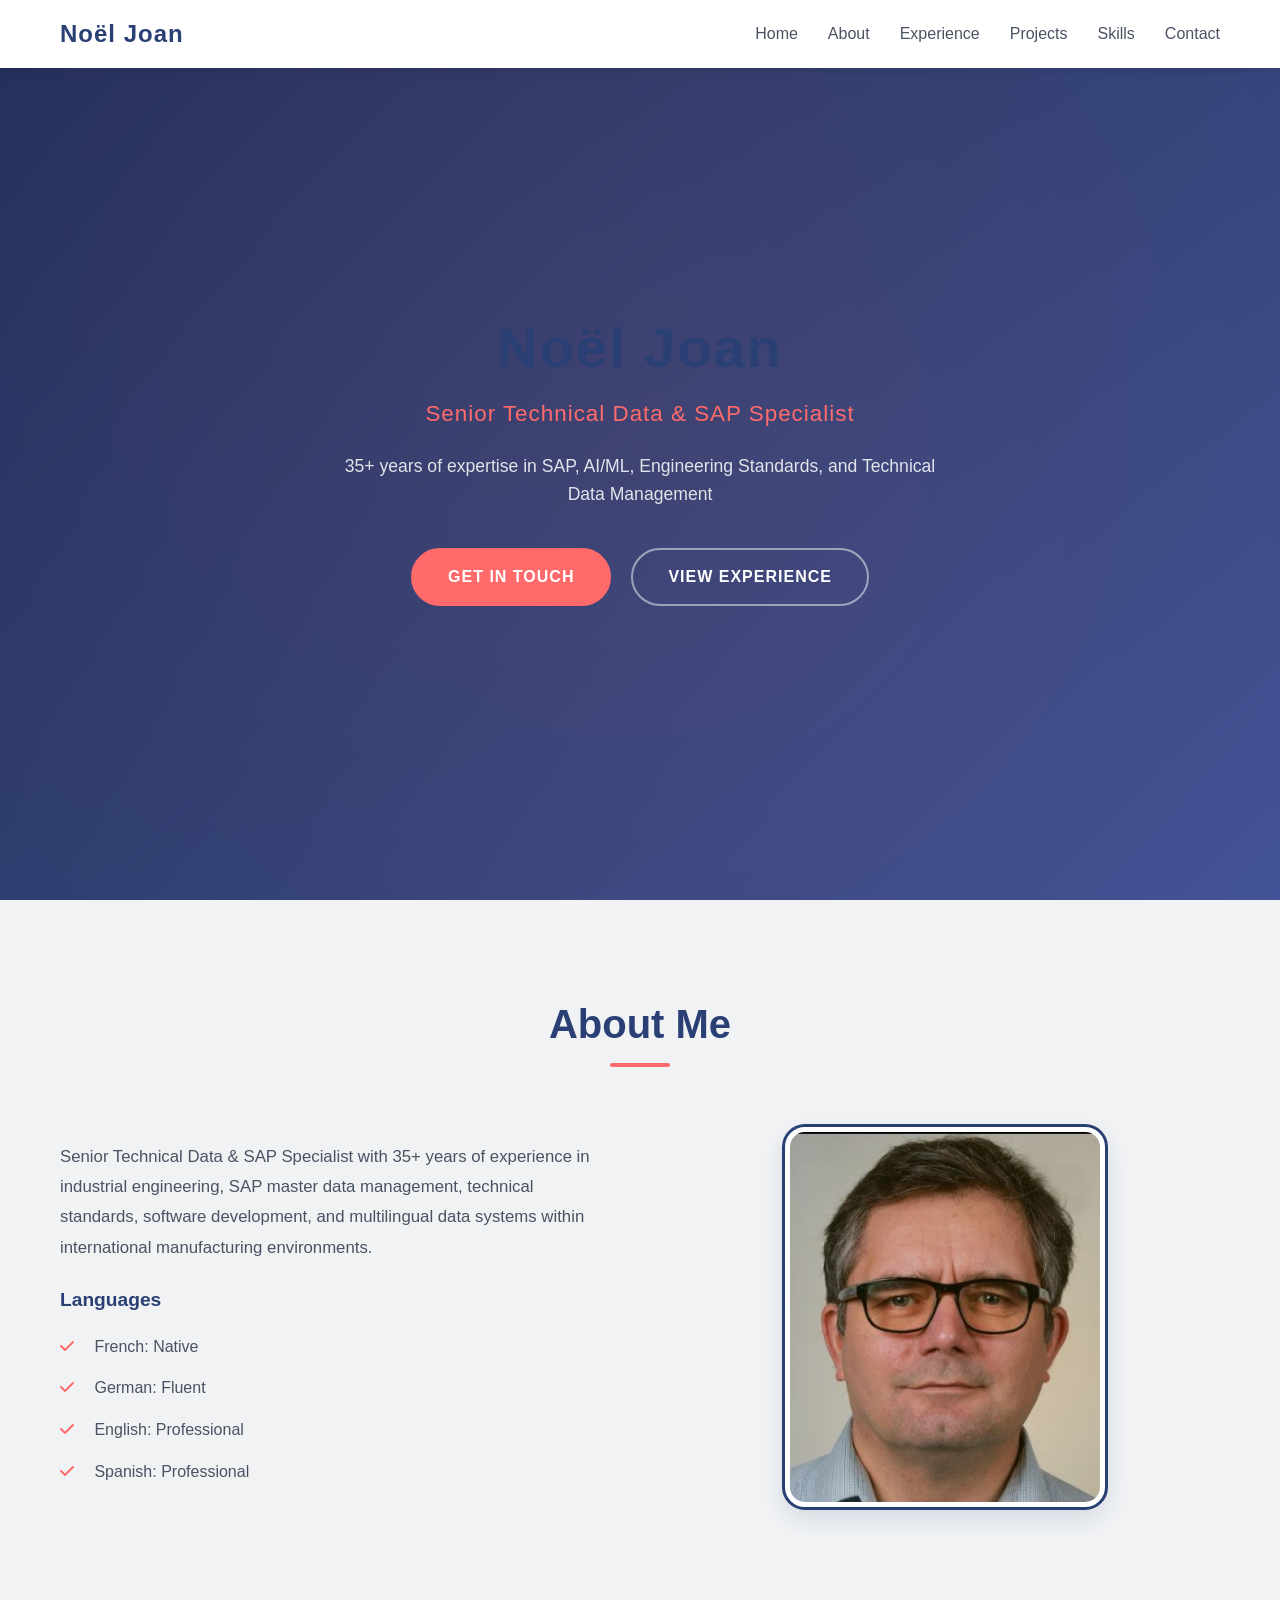
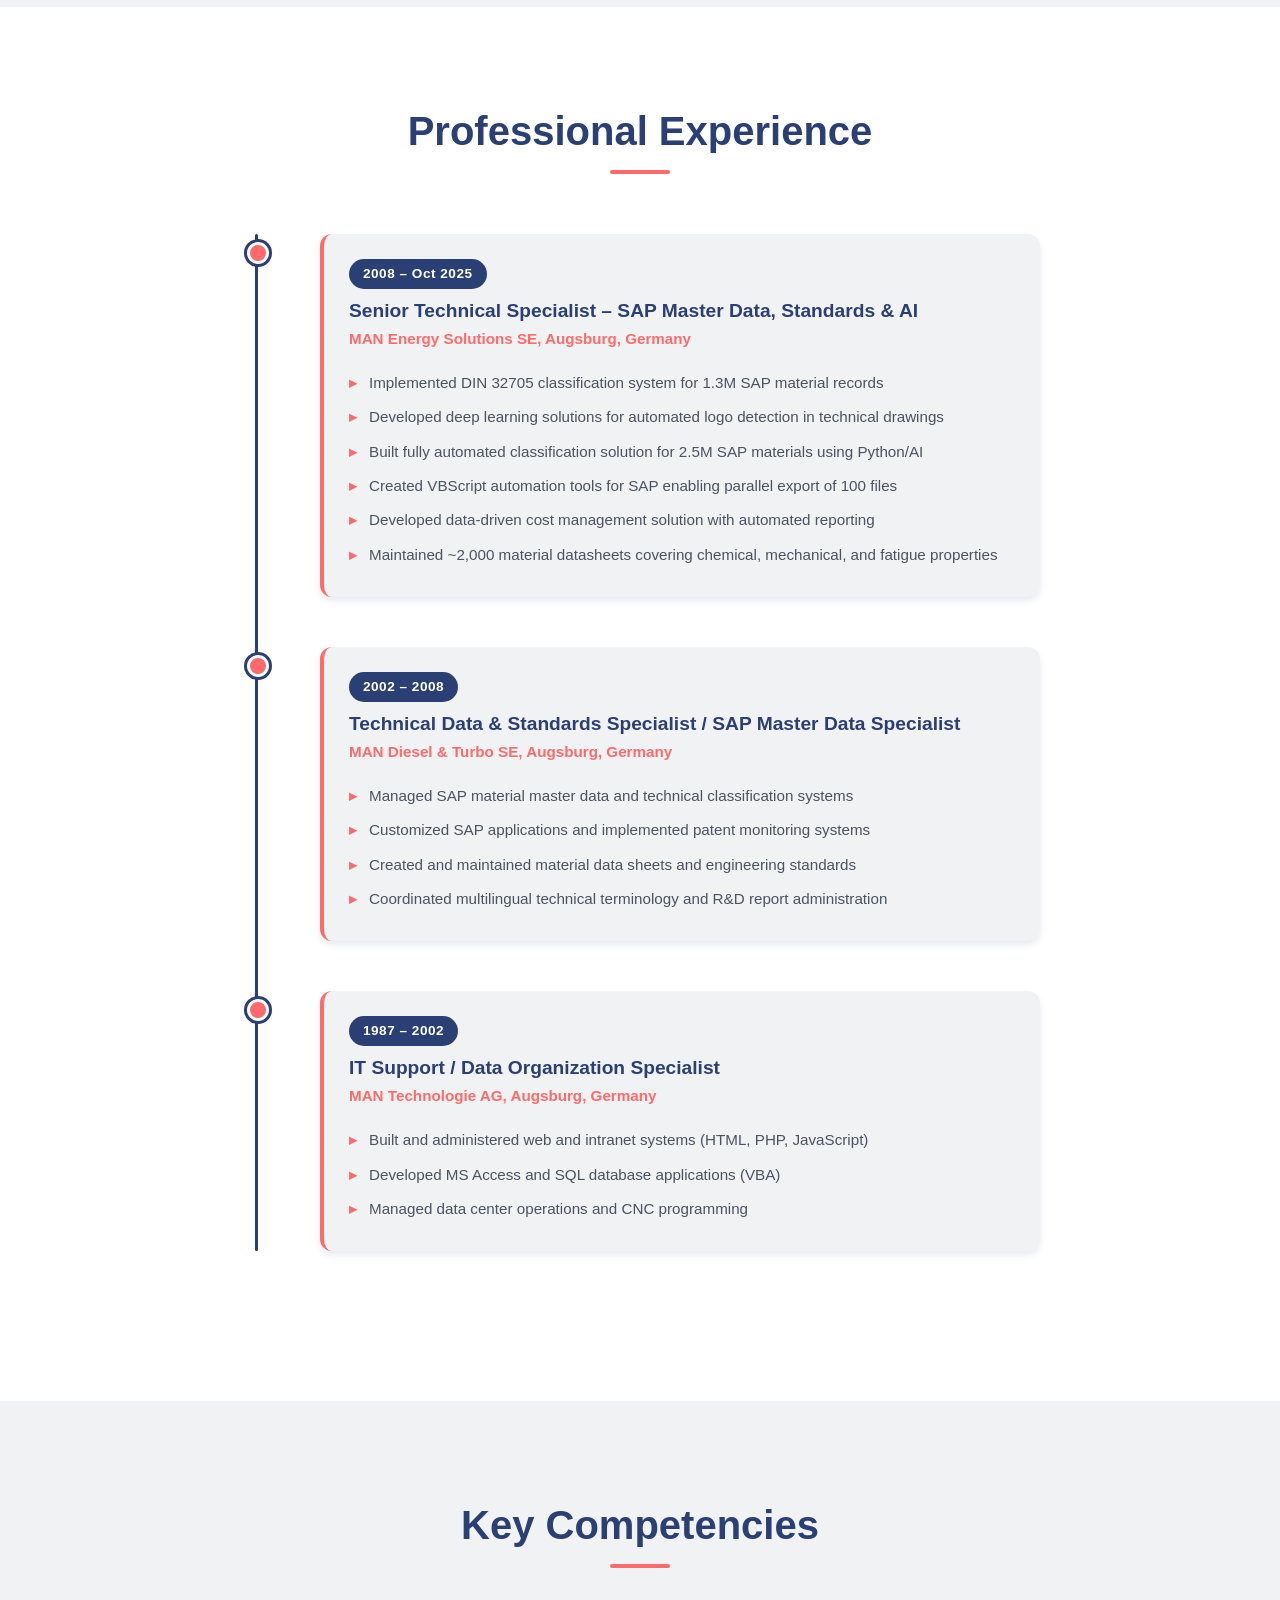
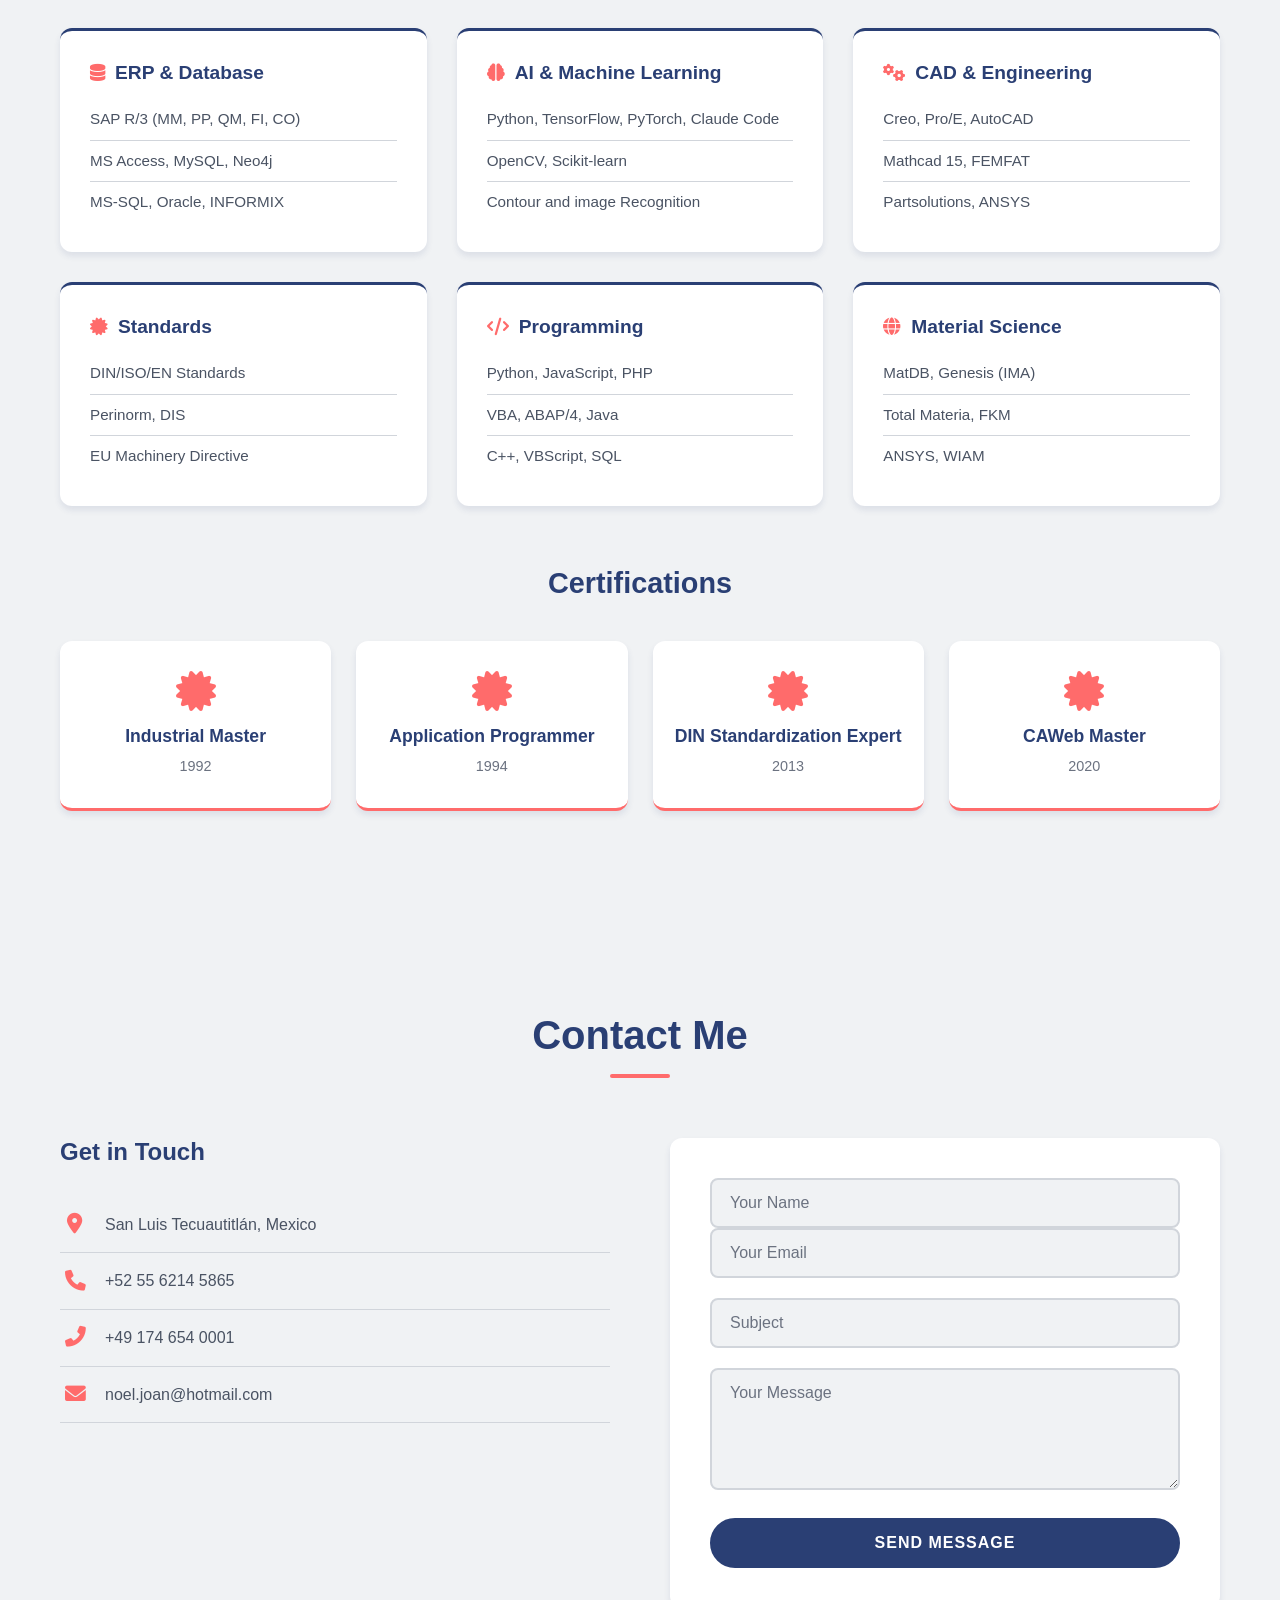
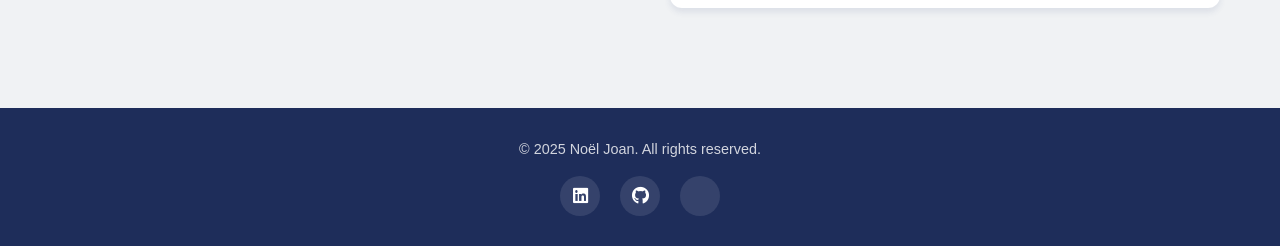
==== commit ae01c9a8: "Update contact location from Mexico City to San Luis Tecuautitlán" ====
--- a/index.html
+++ b/index.html
@@ -208,7 +208,7 @@
                         <h3>Get in Touch</h3>
                         <div class="contact-item">
                             <i class="fas fa-map-marker-alt"></i>
-                            <span>Mexico City, Mexico</span>
+                            <span>San Luis Tecuautitlán, Mexico</span>
                         </div>
                         <div class="contact-item">
                             <i class="fas fa-phone"></i>
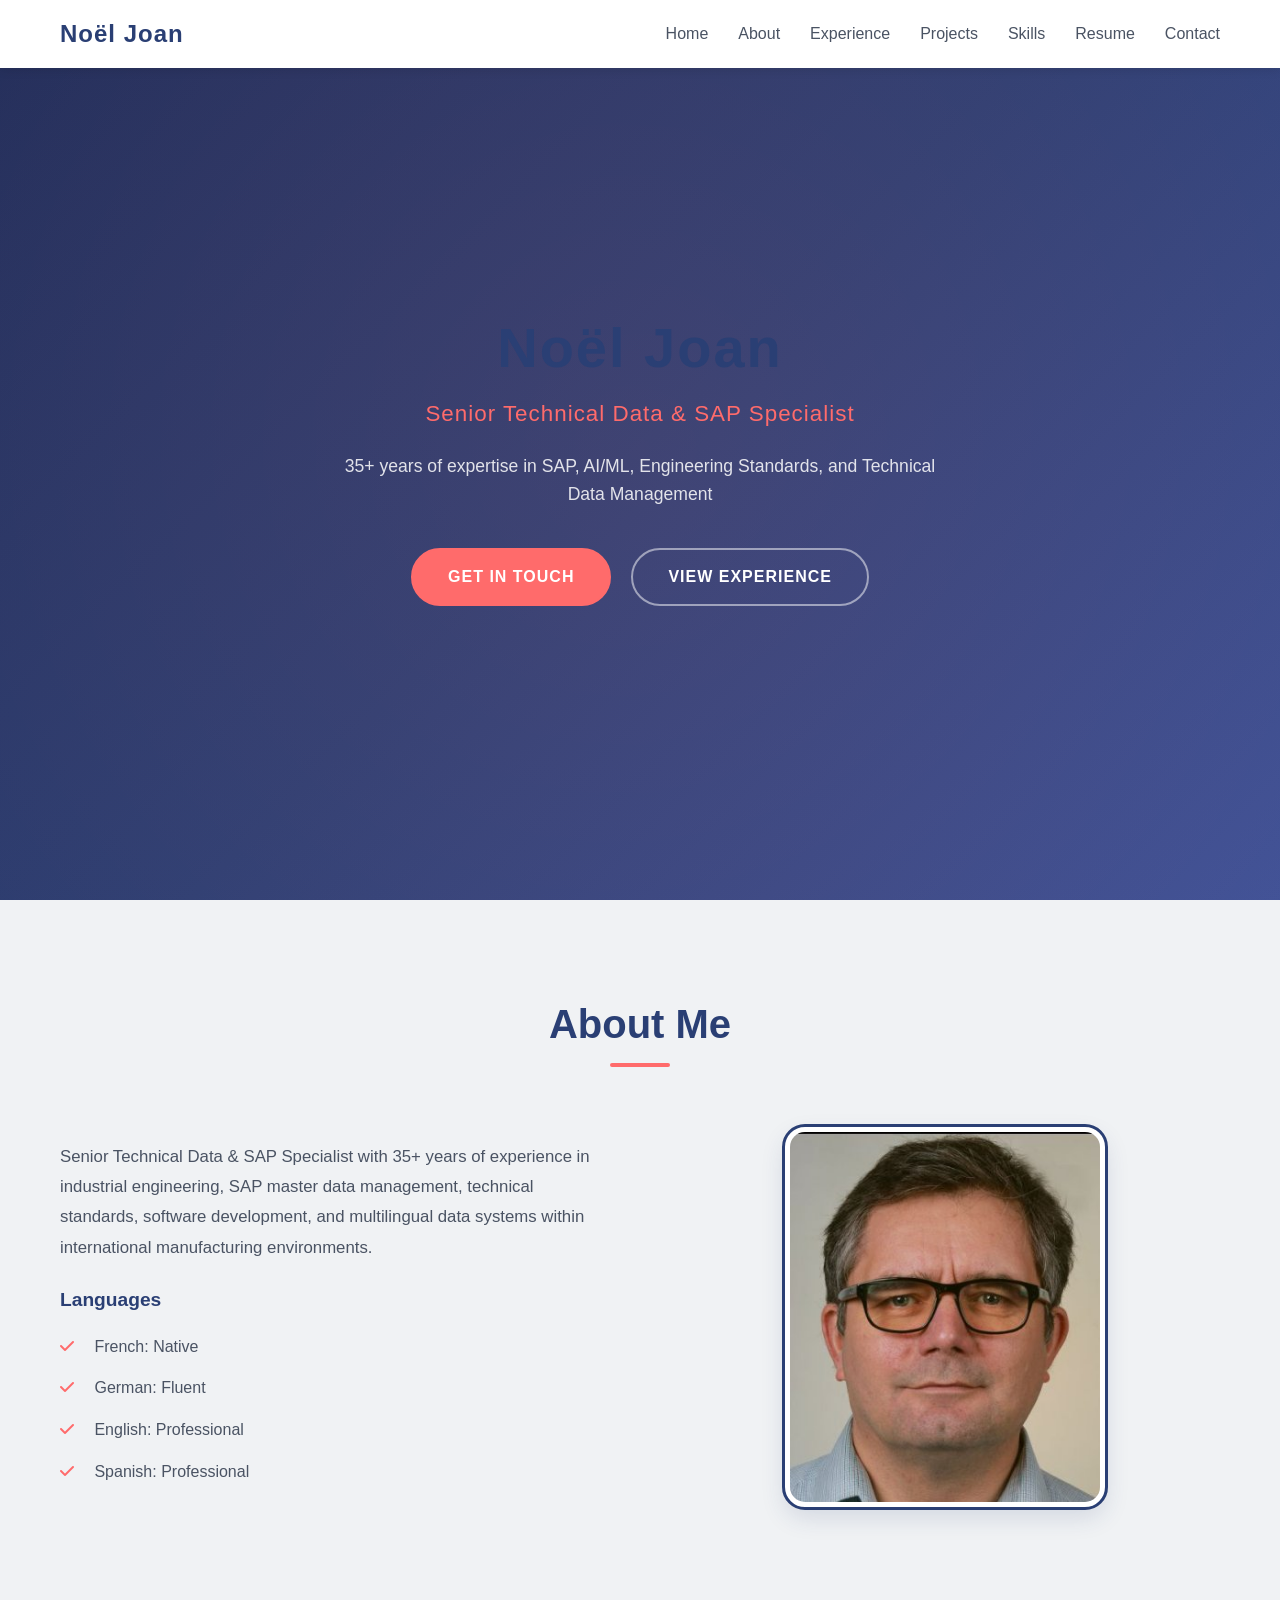
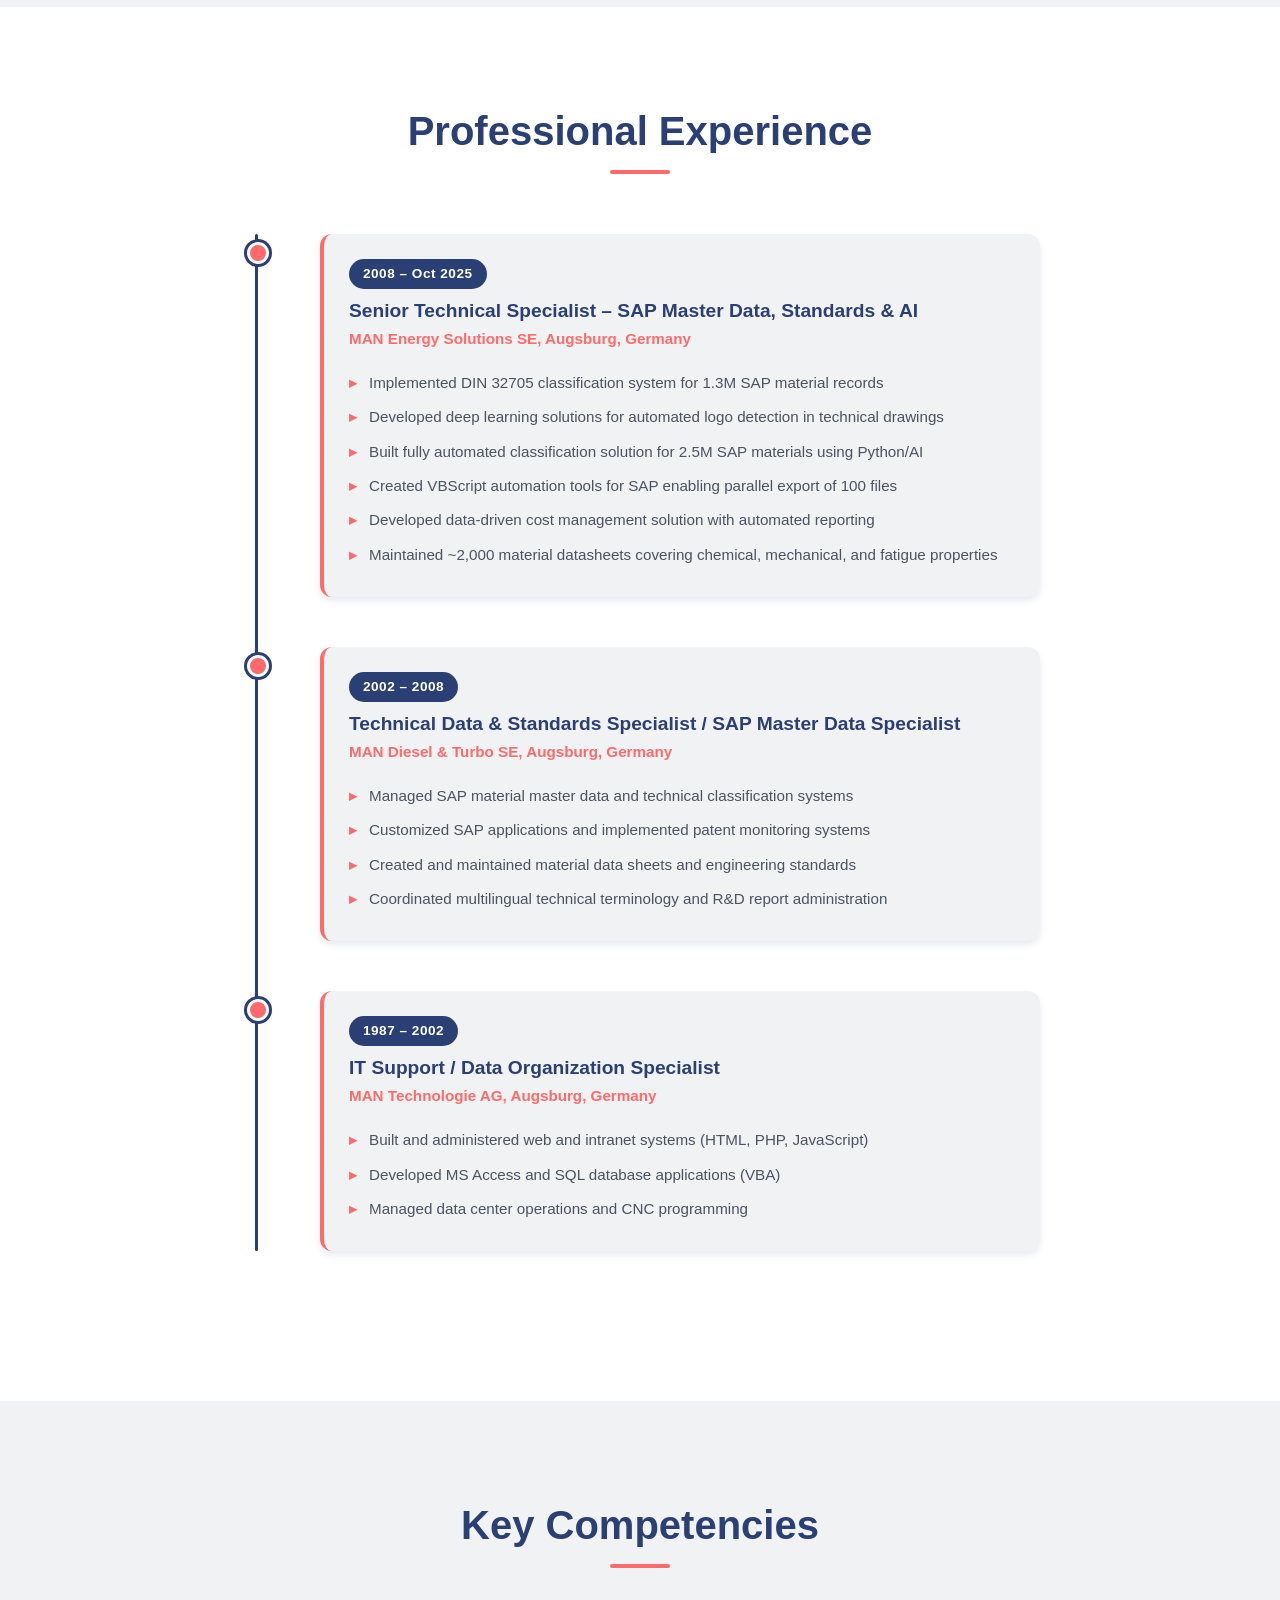
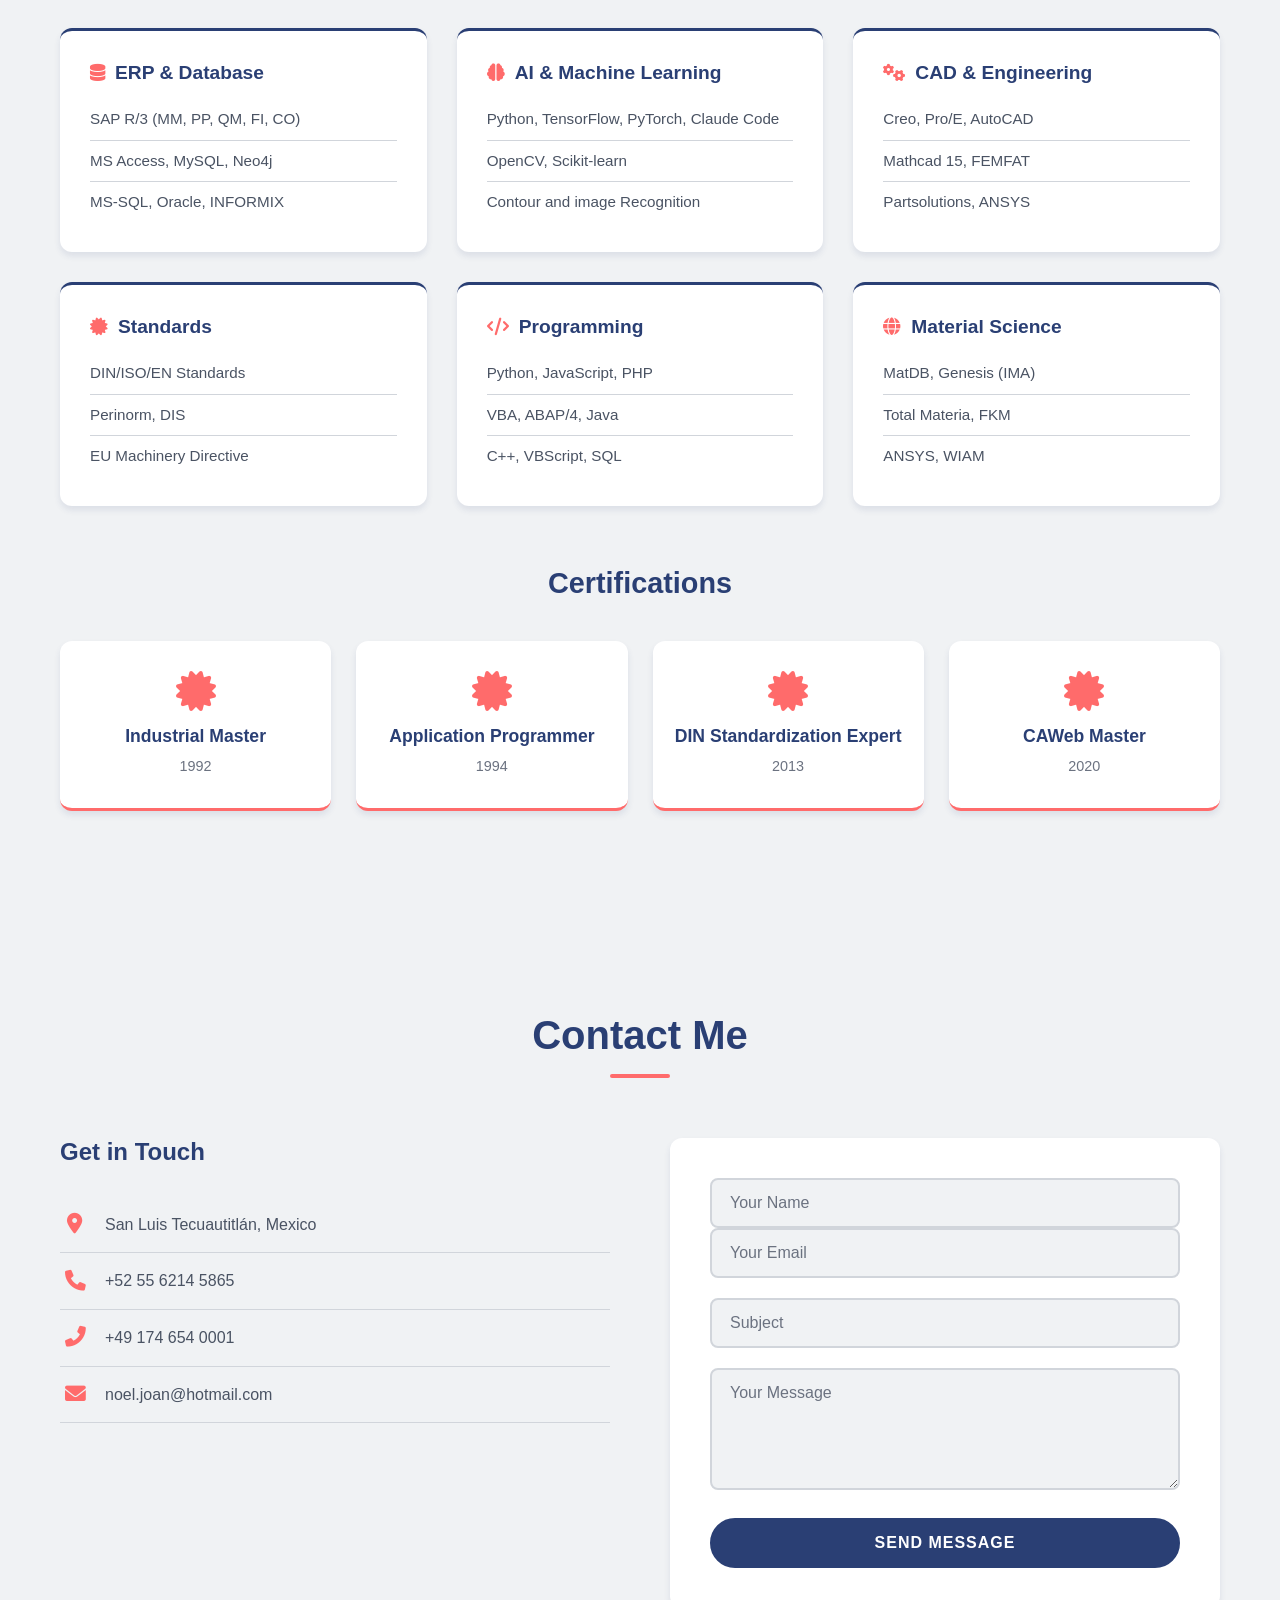
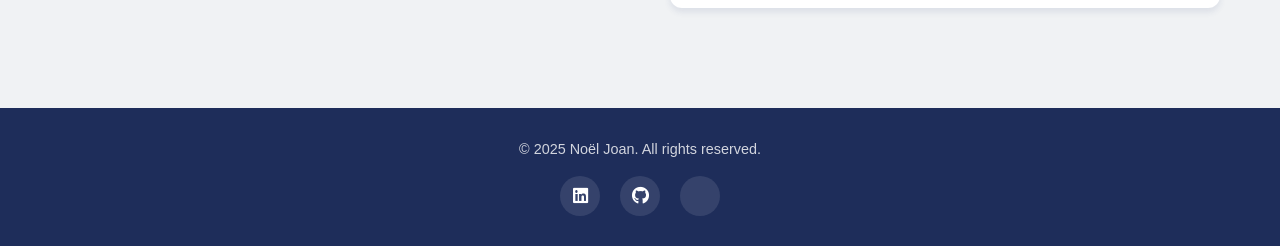
==== commit 31324fa1: "Add Resume link to navigation menu" ====
--- a/index.html
+++ b/index.html
@@ -18,6 +18,7 @@
                     <li><a href="#experience" class="nav-link">Experience</a></li>
                     <li><a href="projects.html" class="nav-link">Projects</a></li>
                     <li><a href="#skills" class="nav-link">Skills</a></li>
+                    <li><a href="resume.pdf" class="nav-link">Resume</a></li>
                     <li><a href="#contact" class="nav-link">Contact</a></li>
                 </ul>
                 <div class="hamburger">
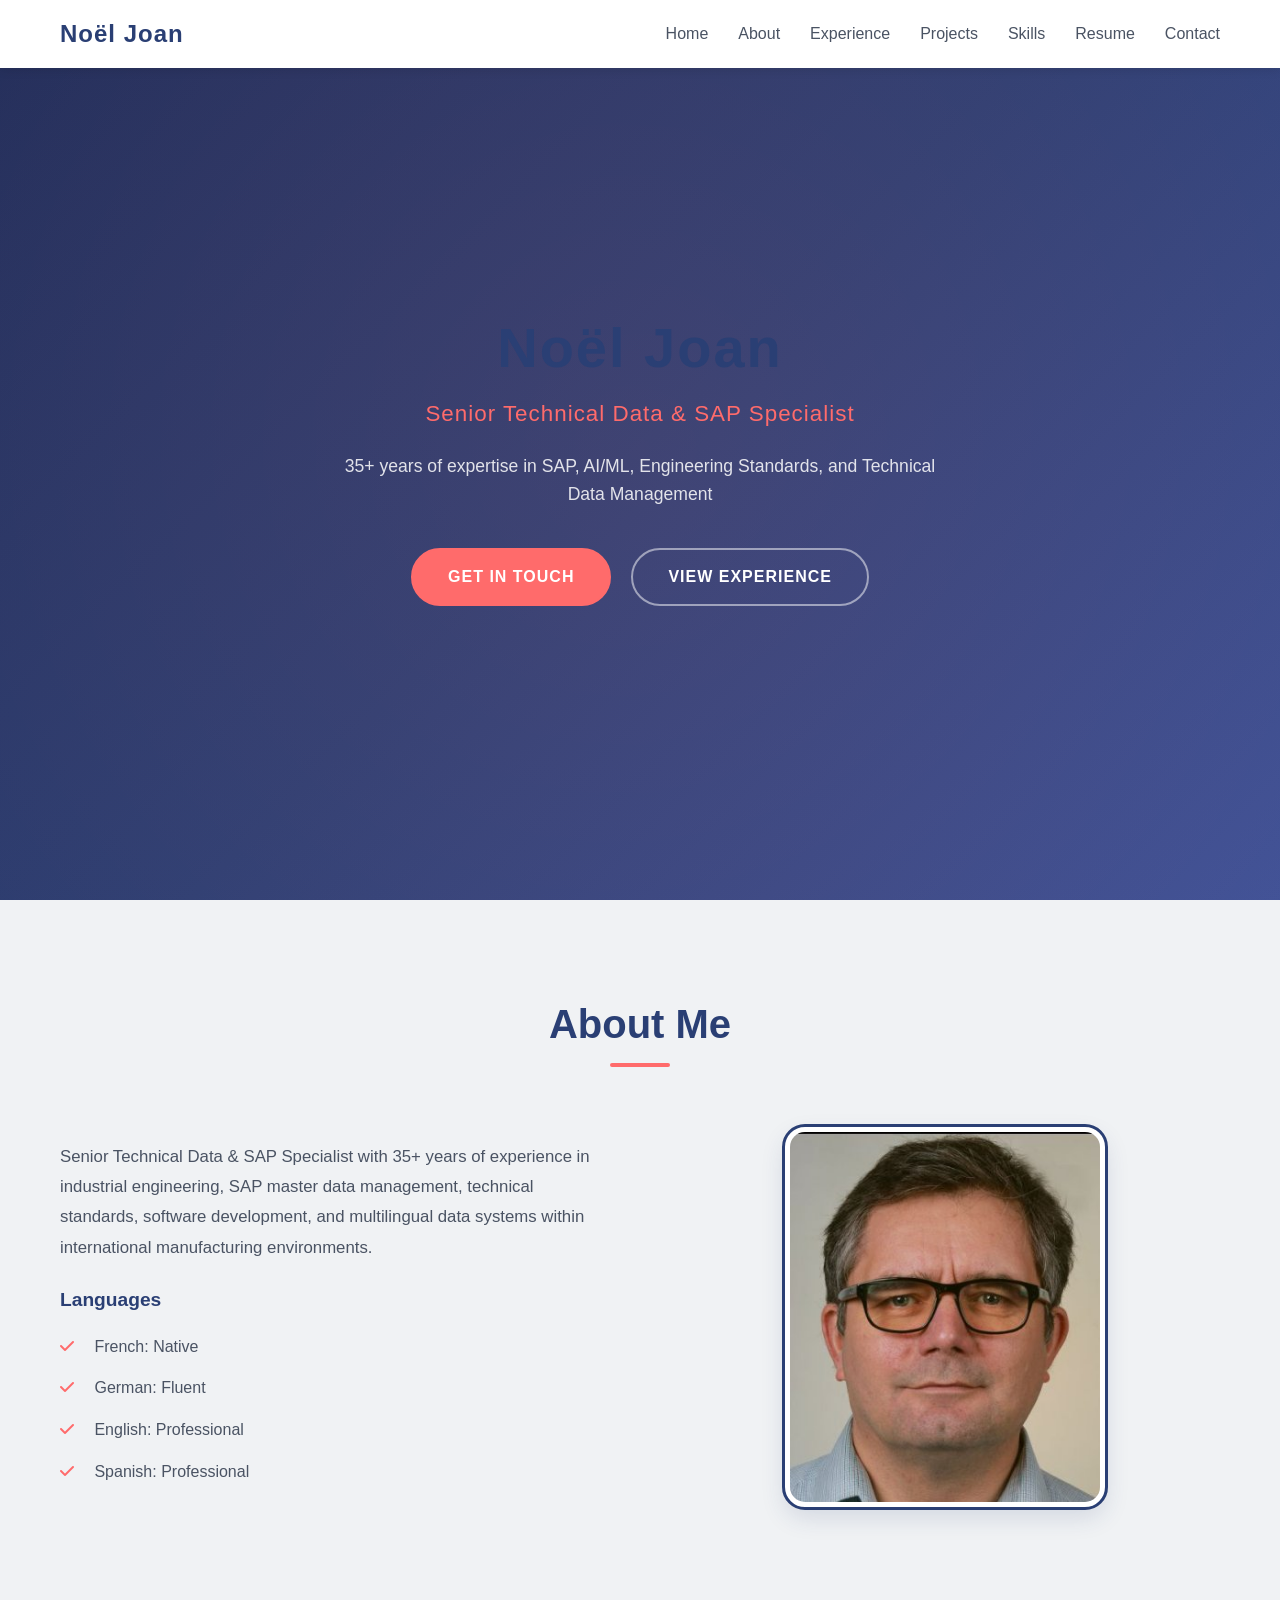
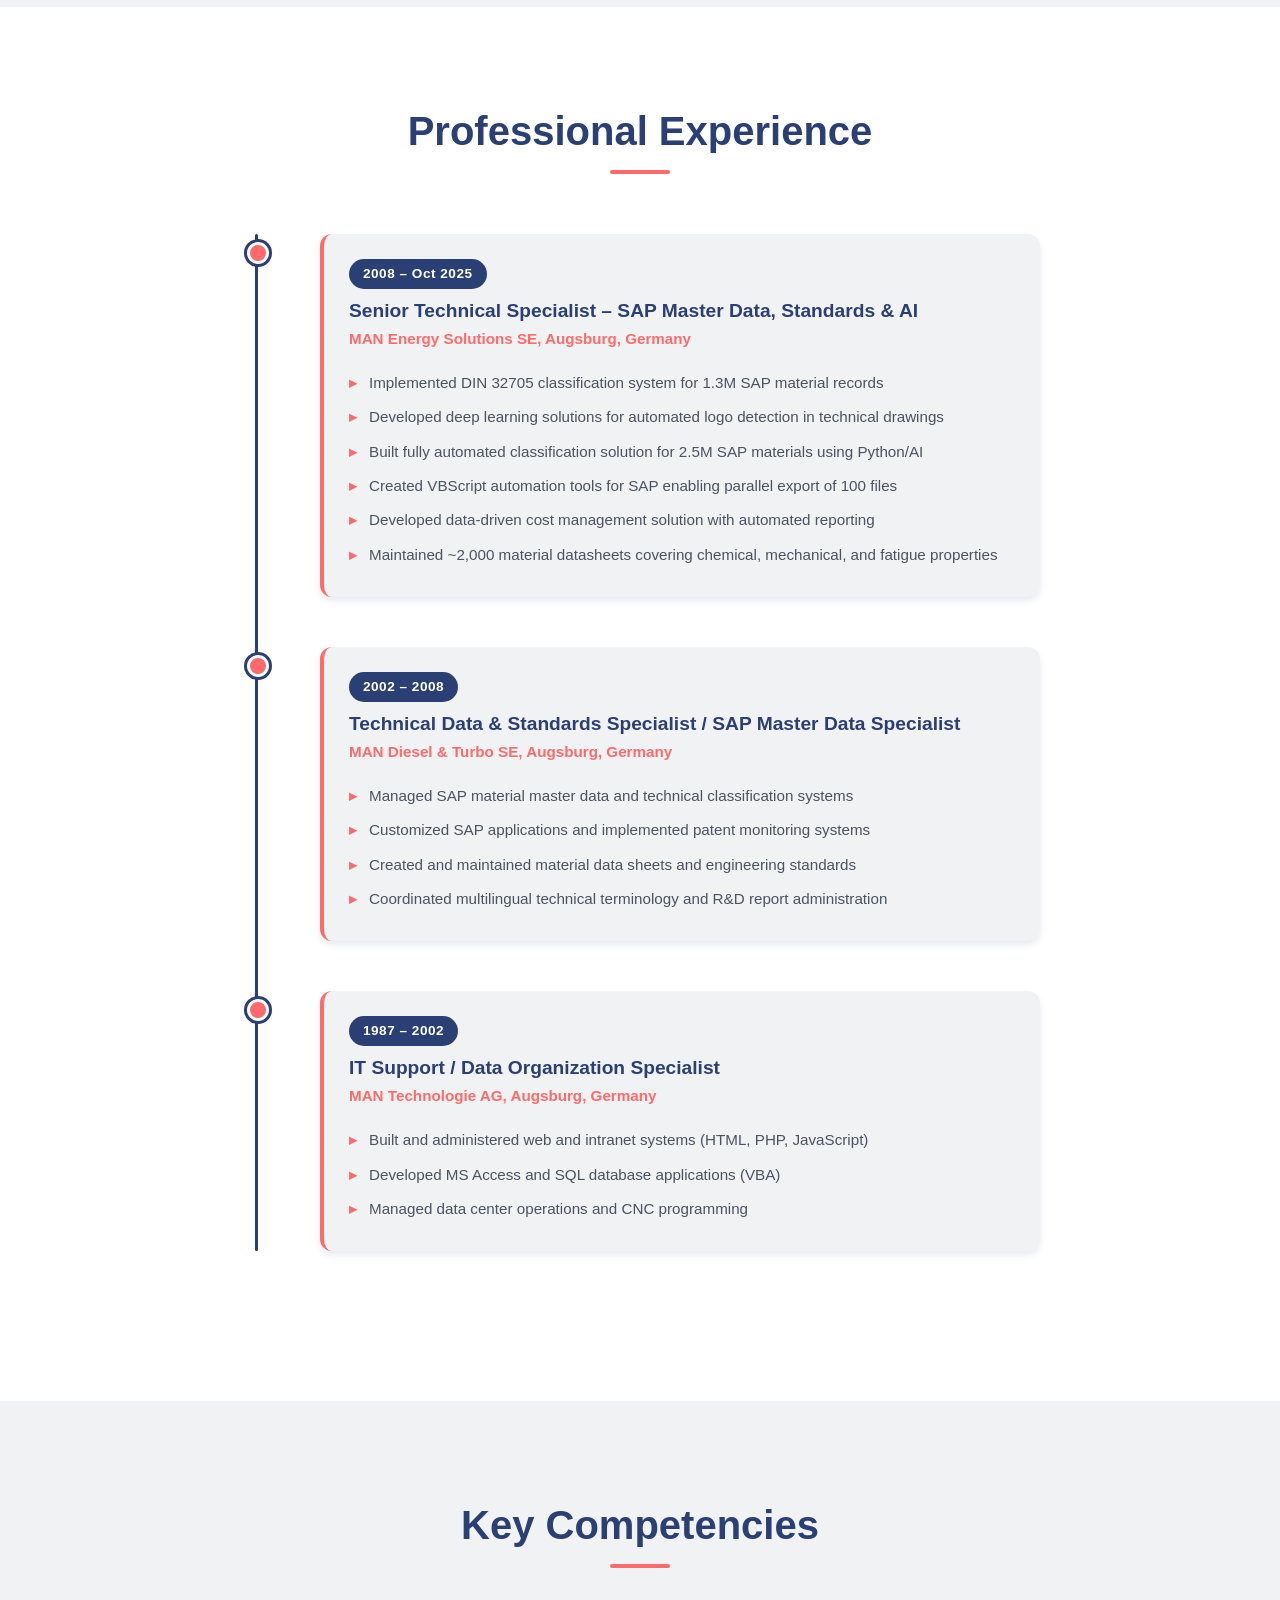
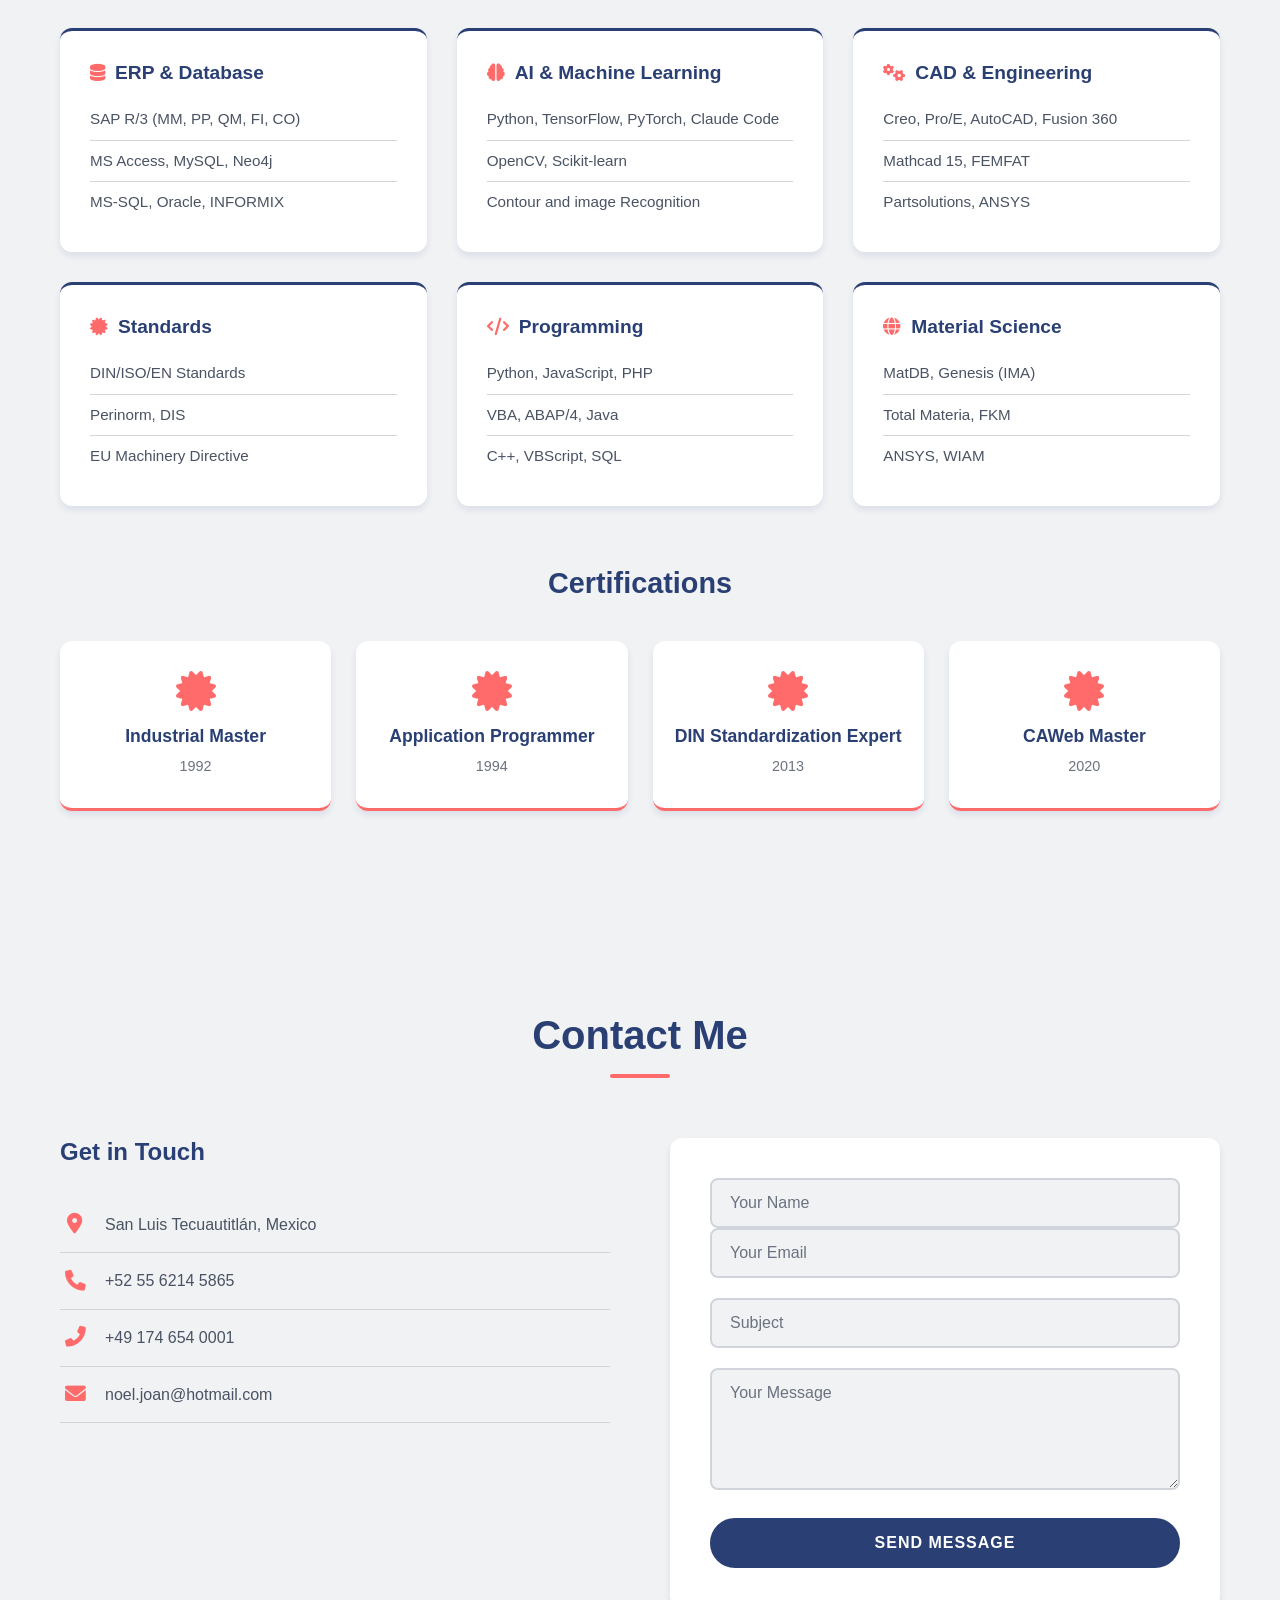
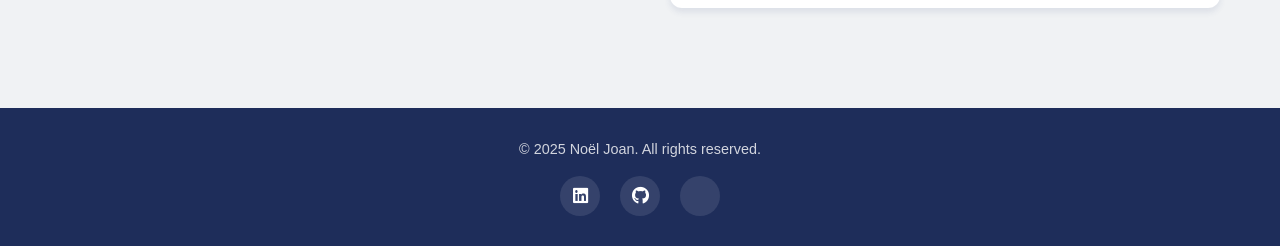
==== commit 9b00a613: "Update index.html" ====
--- a/index.html
+++ b/index.html
@@ -143,7 +143,7 @@
                     <div class="skill-category">
                         <h3><i class="fas fa-cogs"></i> CAD & Engineering</h3>
                         <ul>
-                            <li>Creo, Pro/E, AutoCAD</li>
+                            <li>Creo, Pro/E, AutoCAD, Fusion 360</li>
                             <li>Mathcad 15, FEMFAT</li>
                             <li>Partsolutions, ANSYS</li>
                         </ul>
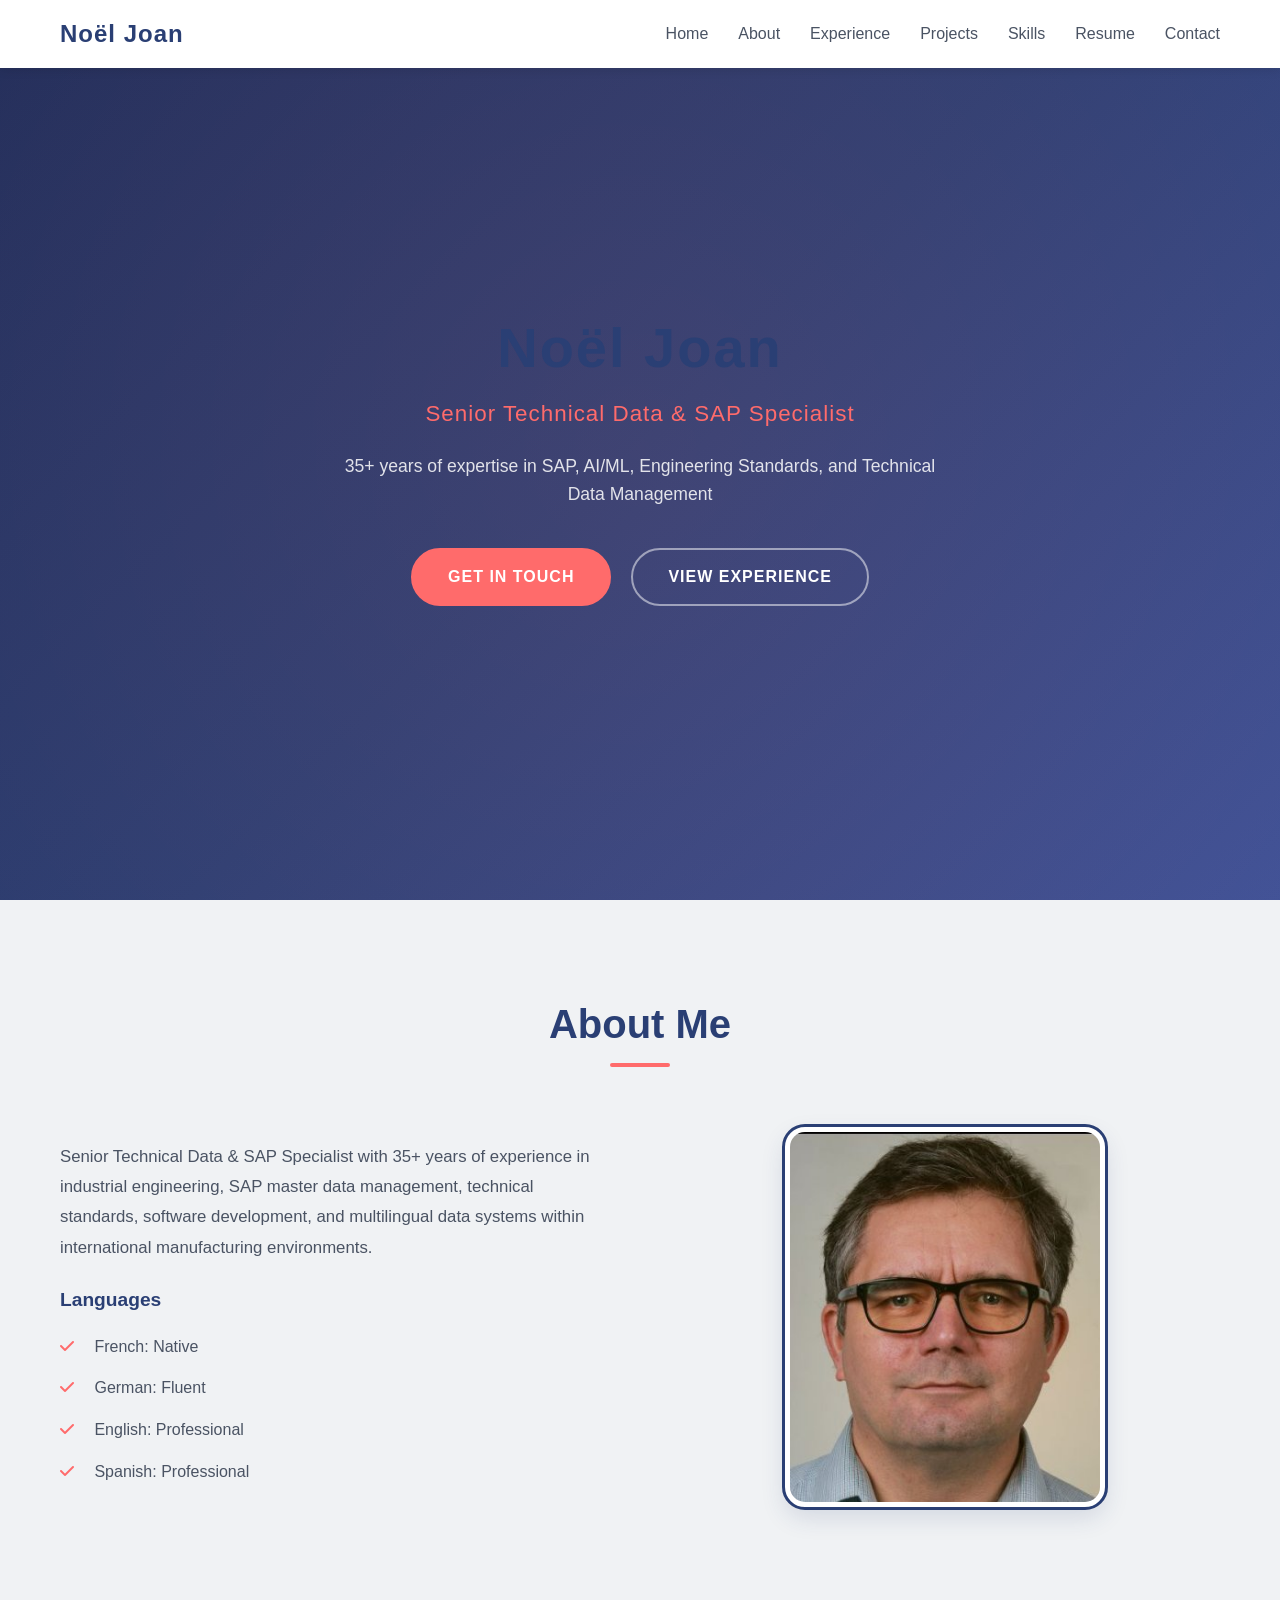
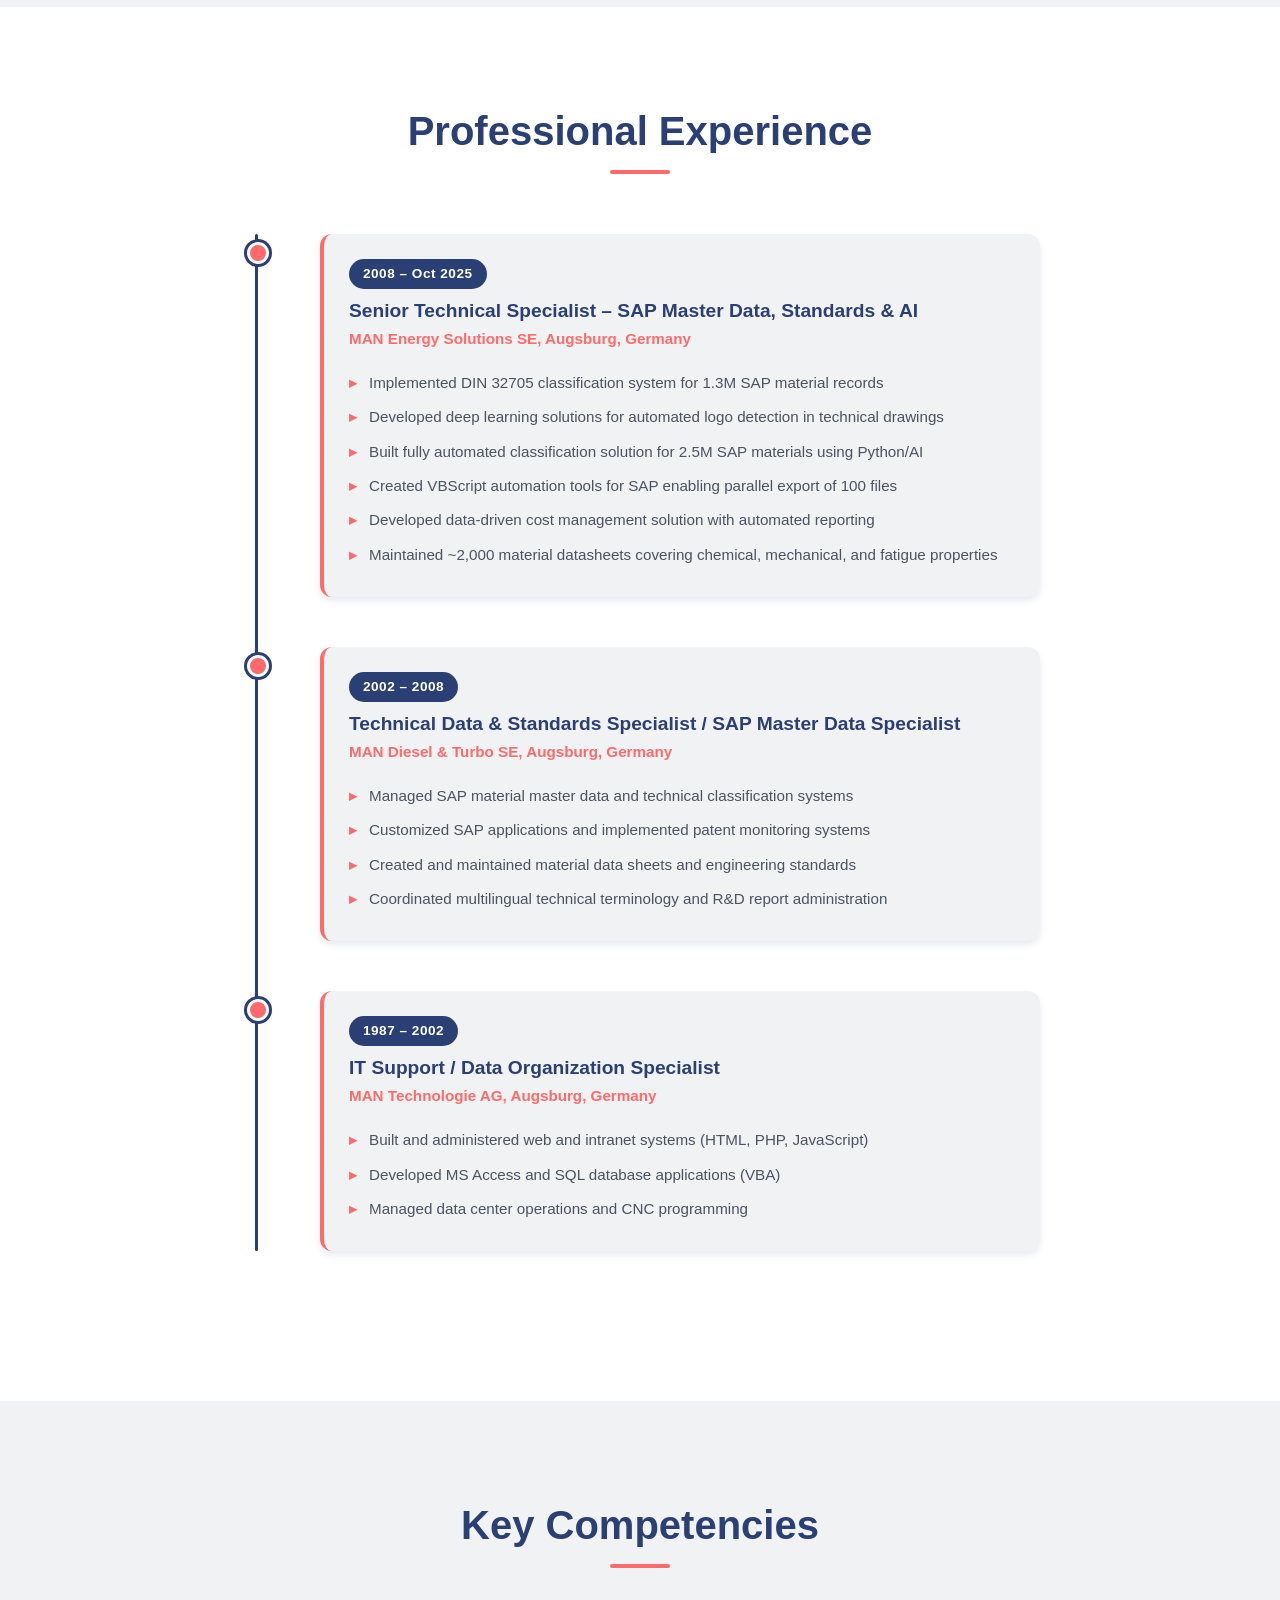
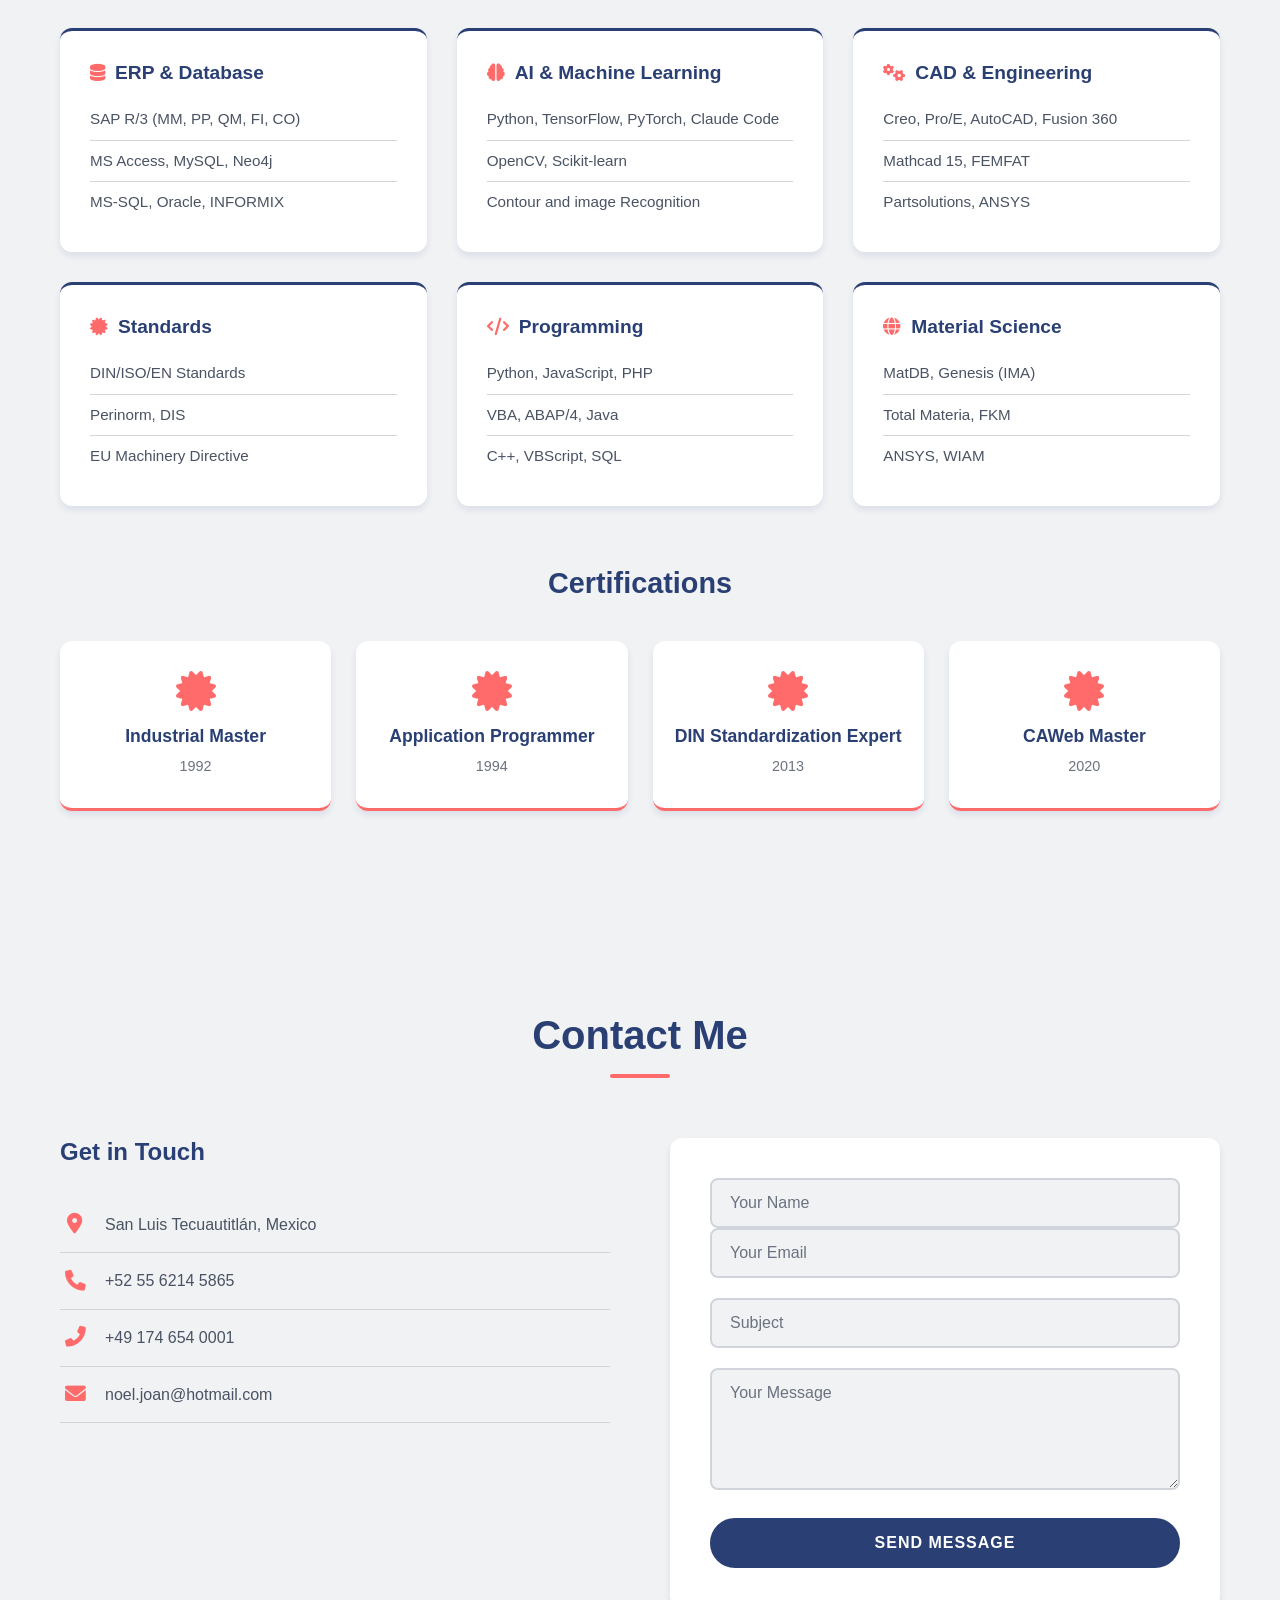
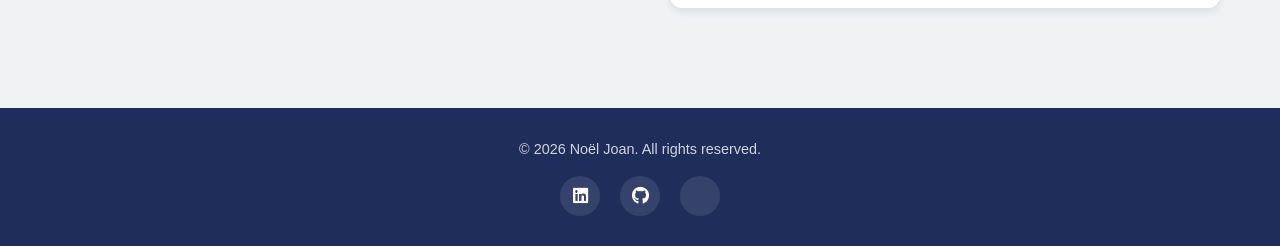
==== commit f7eb19c8: "Update copyright year in footer to 2026" ====
--- a/index.html
+++ b/index.html
@@ -245,7 +245,7 @@
 
     <footer>
         <div class="container">
-            <p>&copy; 2025 Noël Joan. All rights reserved.</p>
+            <p>&copy; 2026 Noël Joan. All rights reserved.</p>
             <div class="social-links">
                 <a href="#" aria-label="LinkedIn"><i class="fab fa-linkedin"></i></a>
                 <a href="#" aria-label="GitHub"><i class="fab fa-github"></i></a>
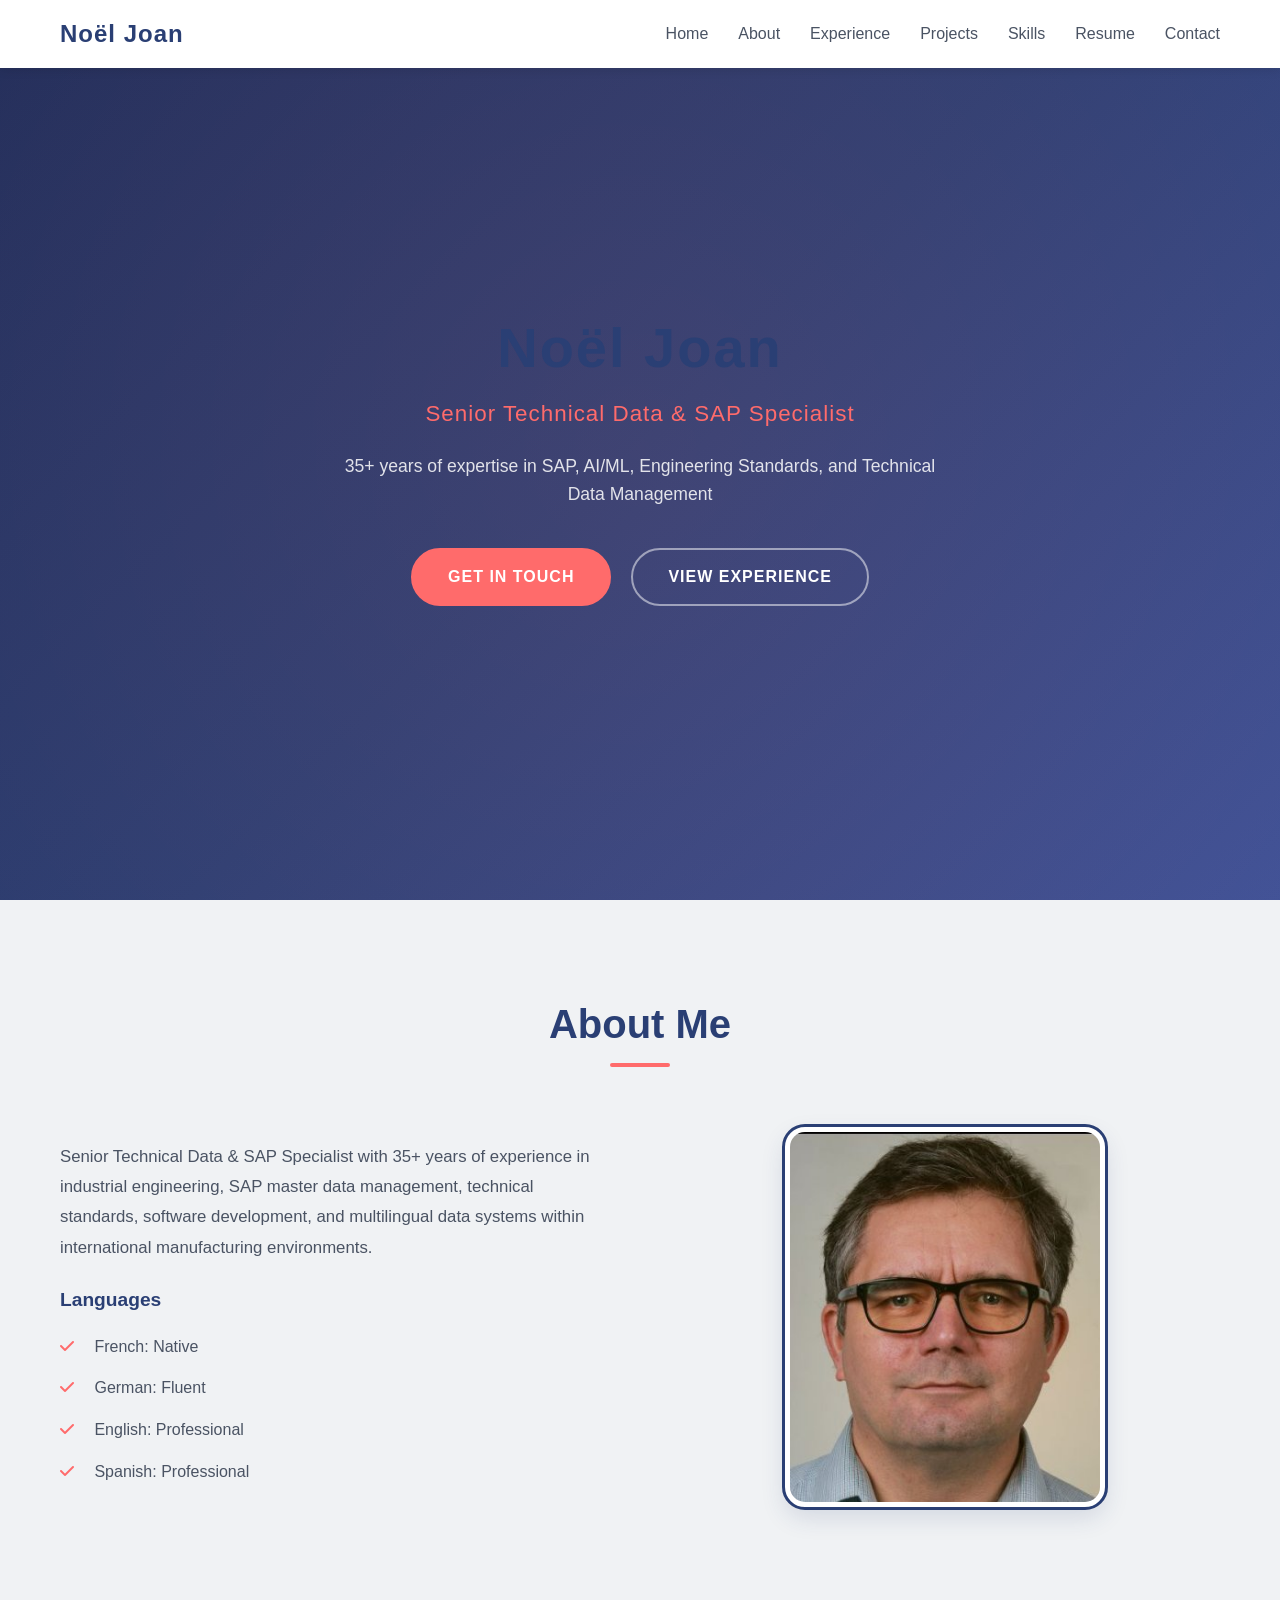
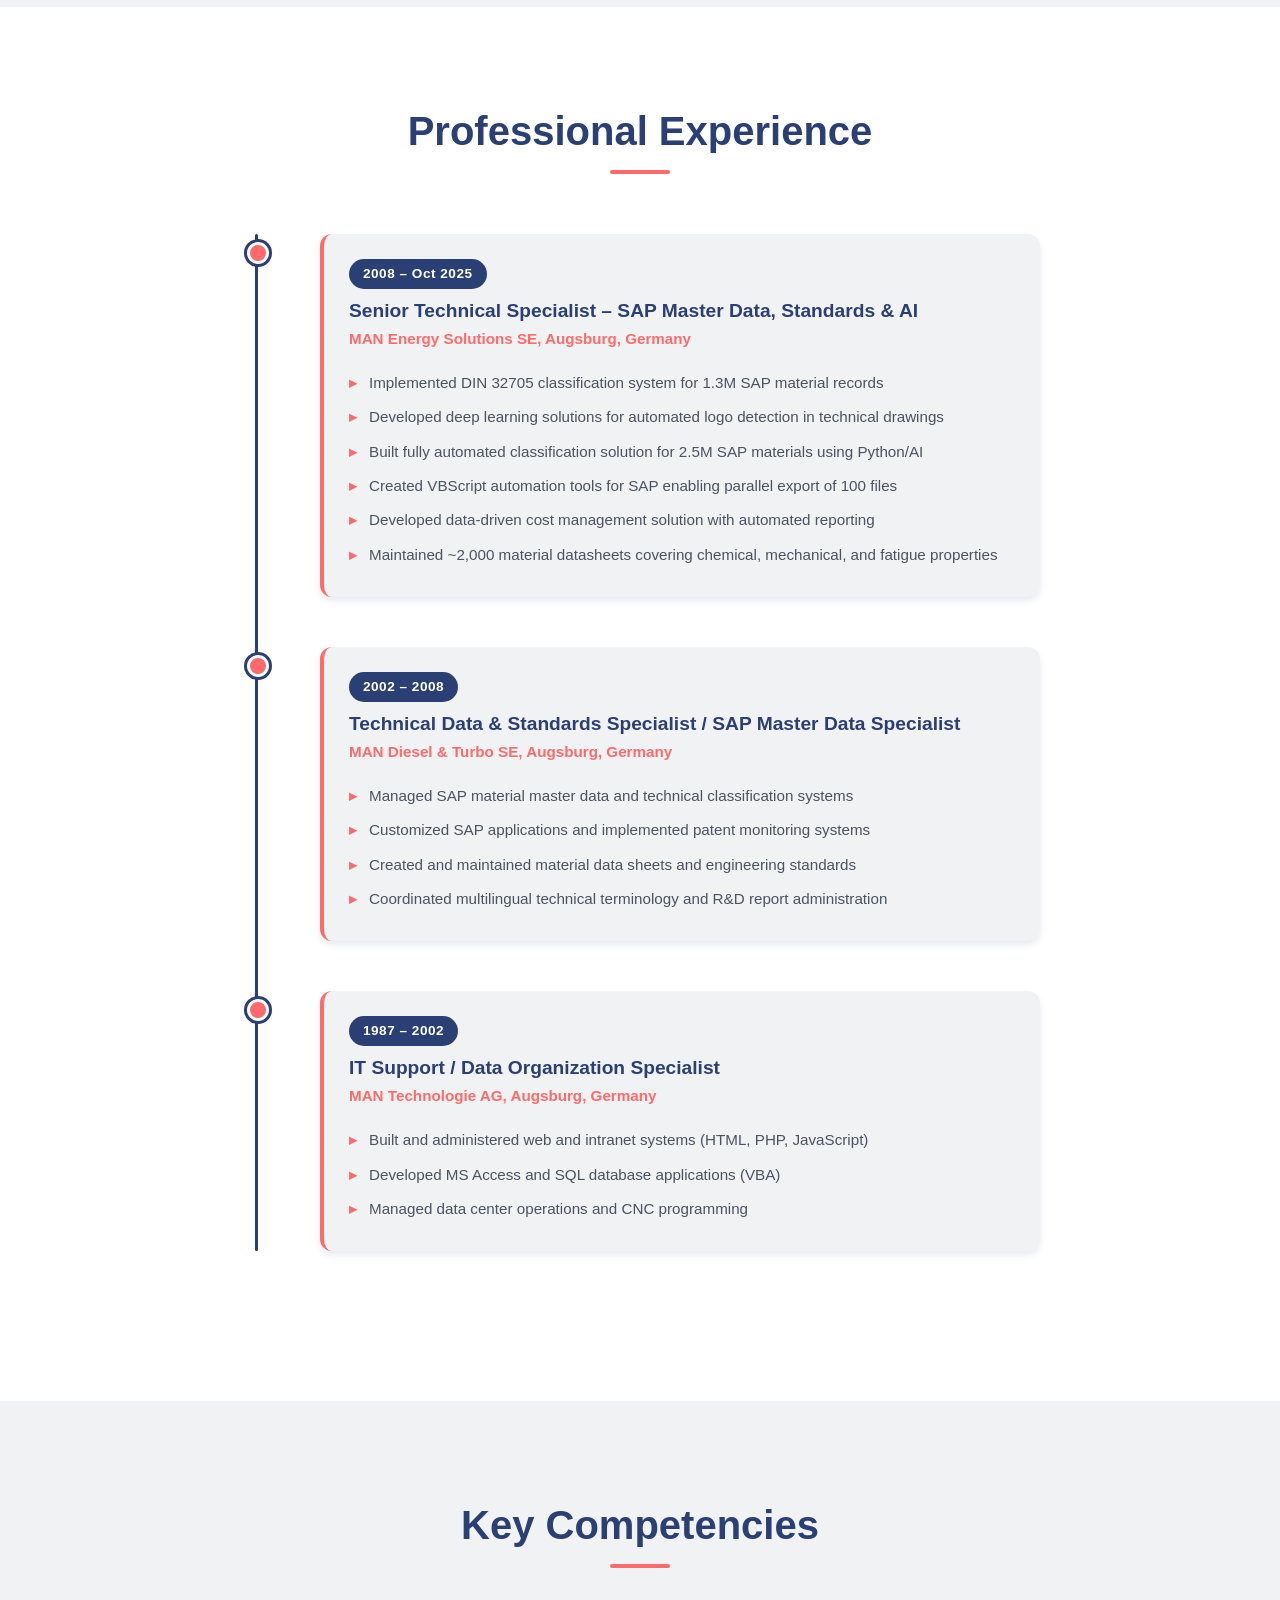
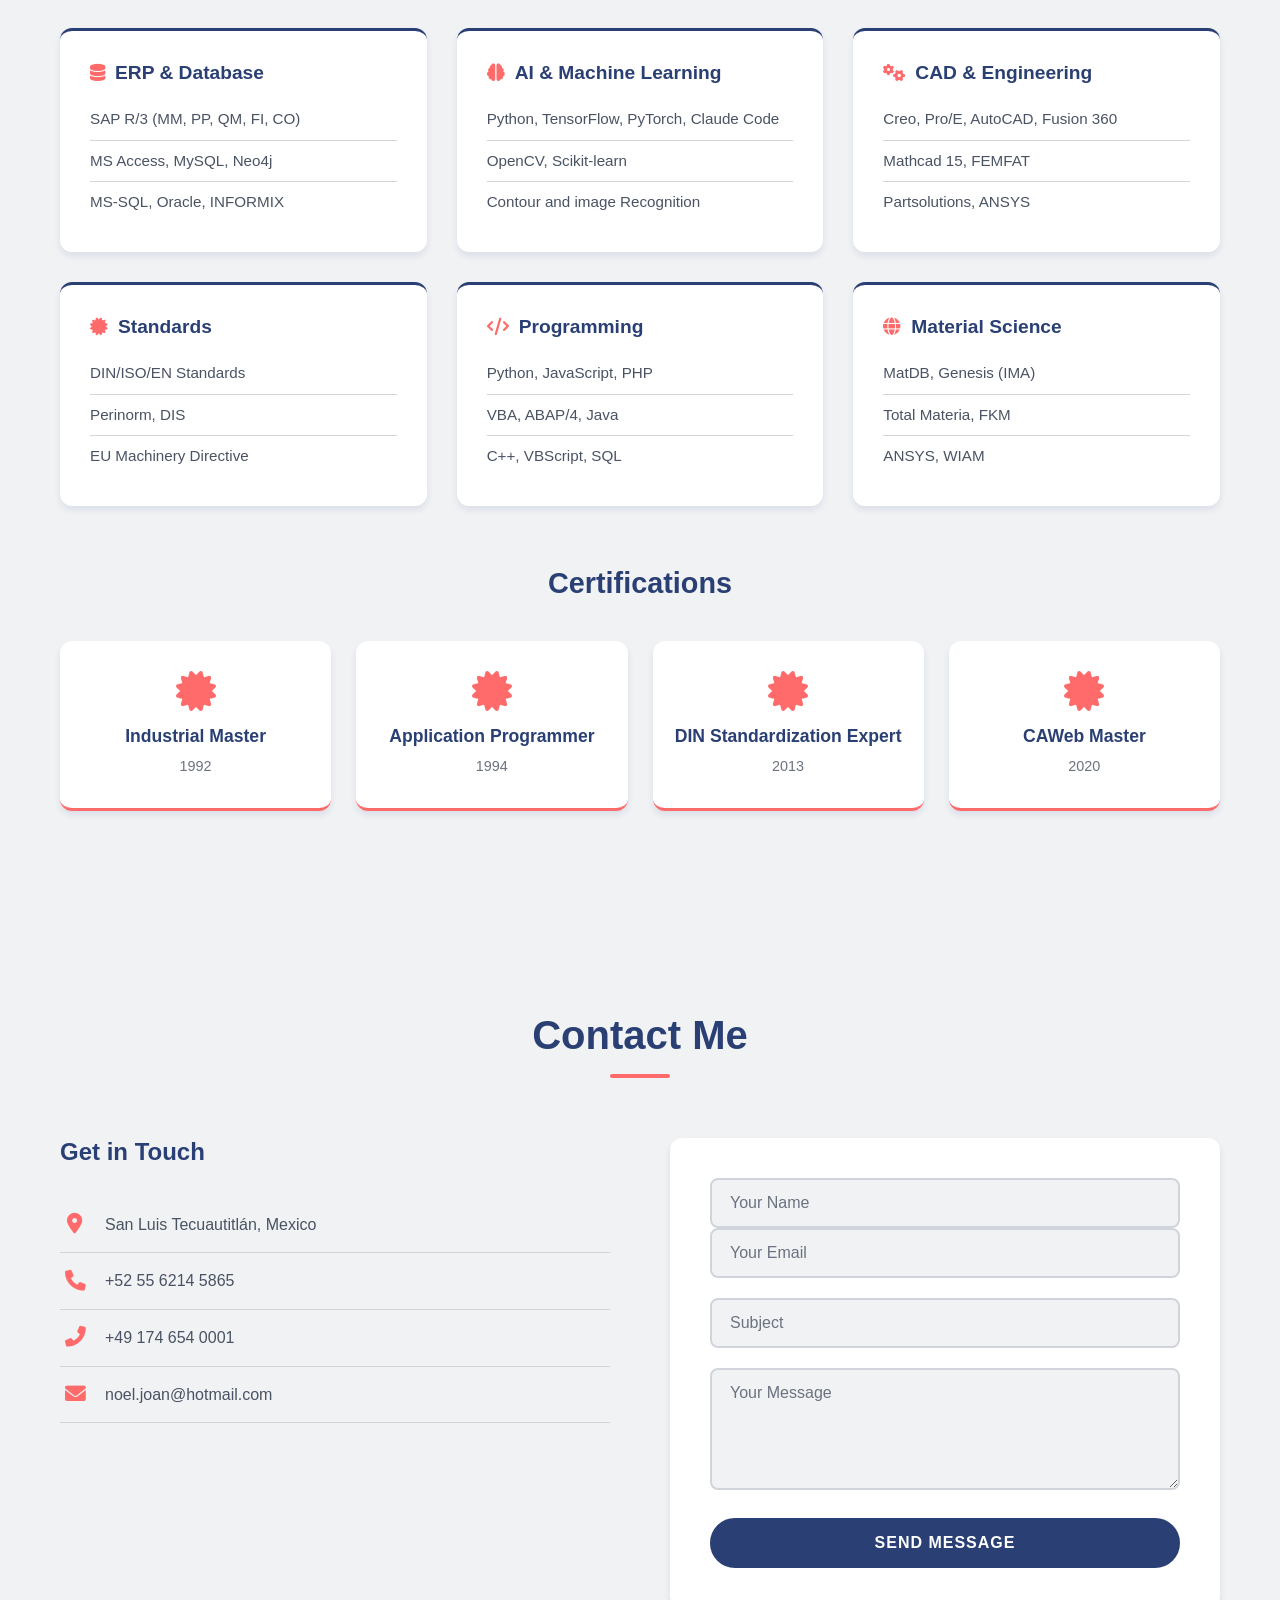
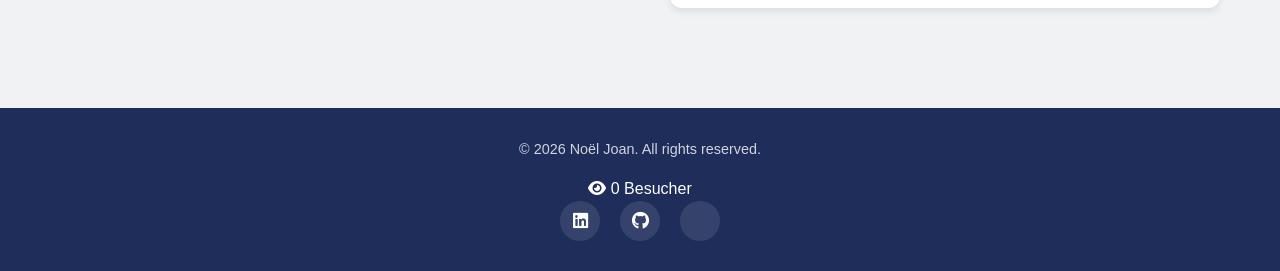
==== commit dd92e01e: "Update index.html" ====
--- a/index.html
+++ b/index.html
@@ -246,6 +246,11 @@
     <footer>
         <div class="container">
             <p>&copy; 2026 Noël Joan. All rights reserved.</p>
+            <div class="visitor-counter">
+                <i class="fas fa-eye"></i>
+                <span id="visitor-count">0</span>
+                <span class="visitor-label">Besucher</span>
+            </div>
             <div class="social-links">
                 <a href="#" aria-label="LinkedIn"><i class="fab fa-linkedin"></i></a>
                 <a href="#" aria-label="GitHub"><i class="fab fa-github"></i></a>
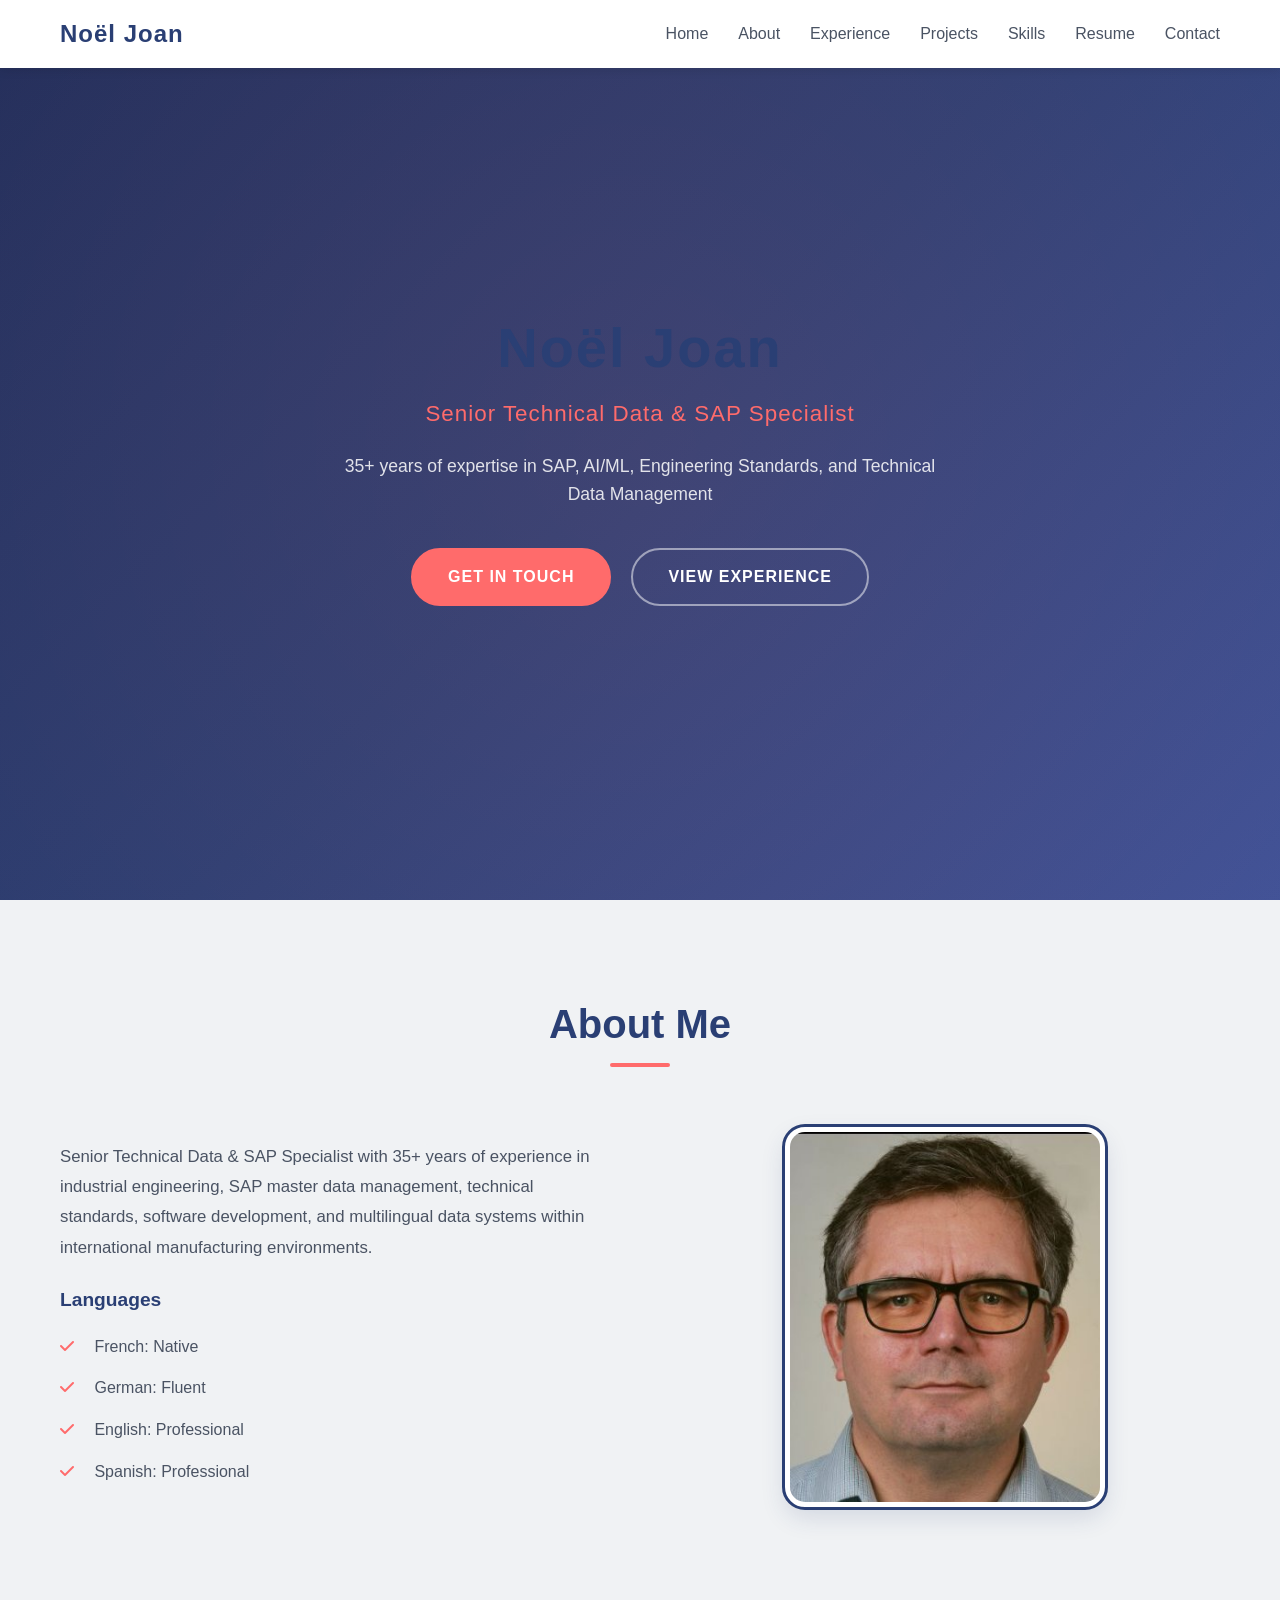
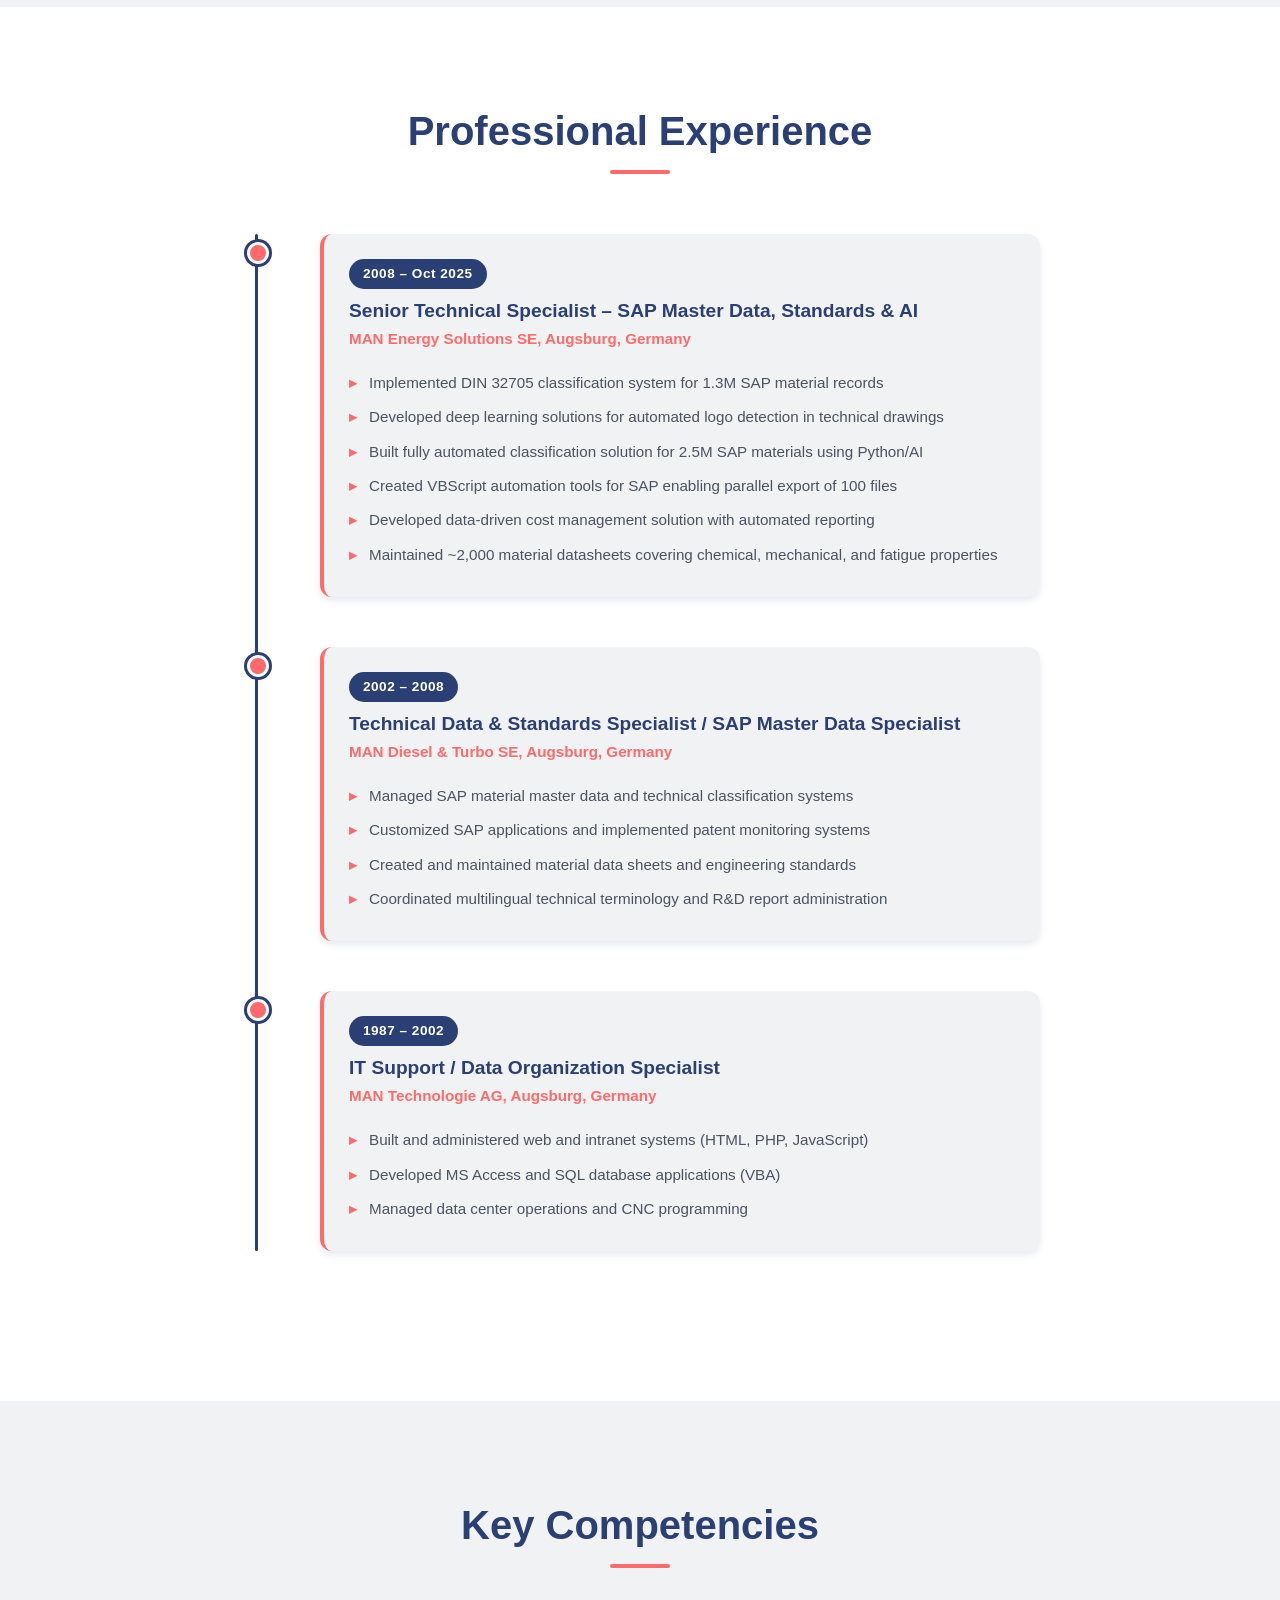
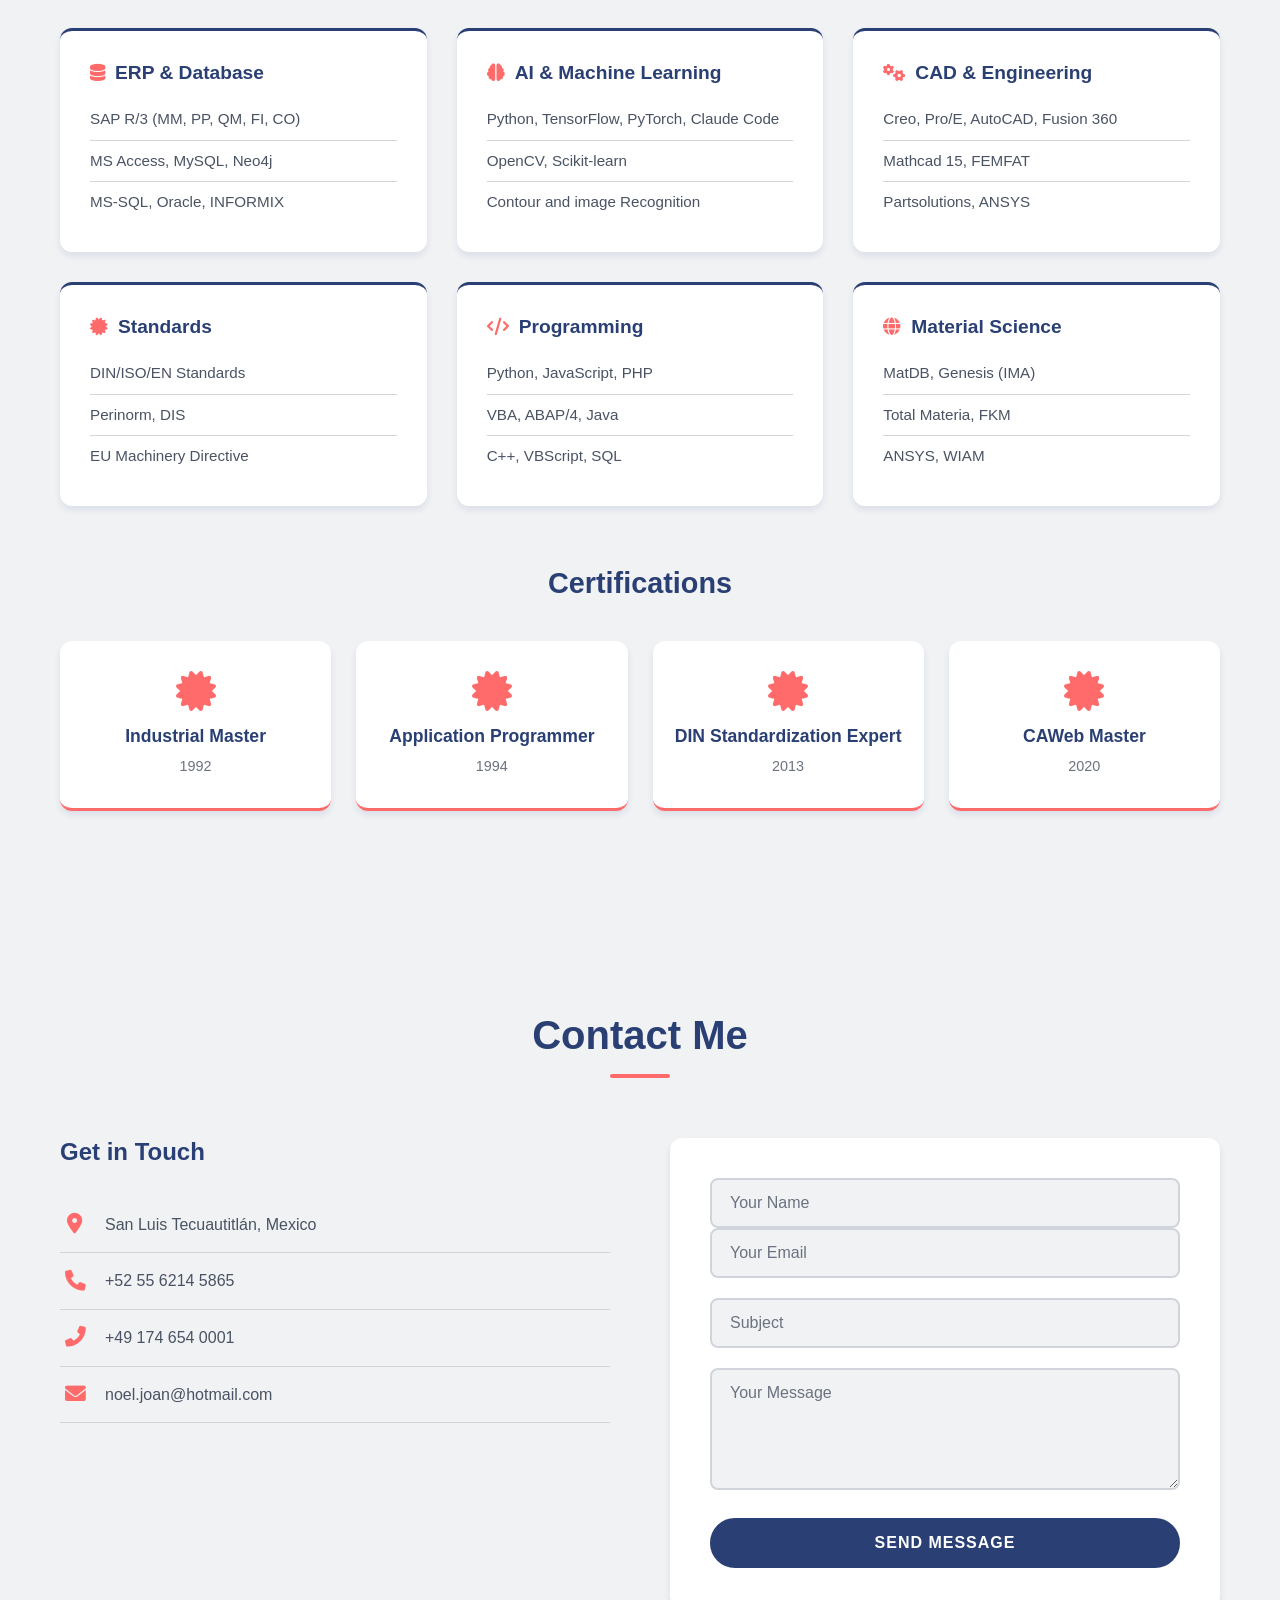
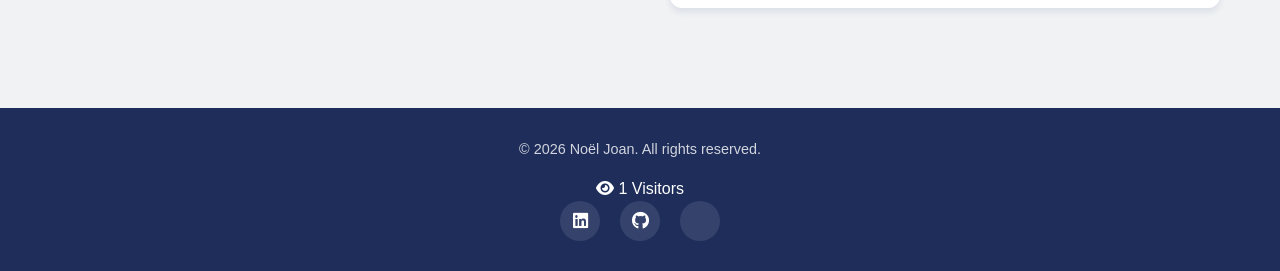
==== commit d8820b33: "Change visitor label from 'Besucher' to 'Visitors'" ====
--- a/index.html
+++ b/index.html
@@ -249,7 +249,7 @@
             <div class="visitor-counter">
                 <i class="fas fa-eye"></i>
                 <span id="visitor-count">0</span>
-                <span class="visitor-label">Besucher</span>
+                <span class="visitor-label">Visitors</span>
             </div>
             <div class="social-links">
                 <a href="#" aria-label="LinkedIn"><i class="fab fa-linkedin"></i></a>
